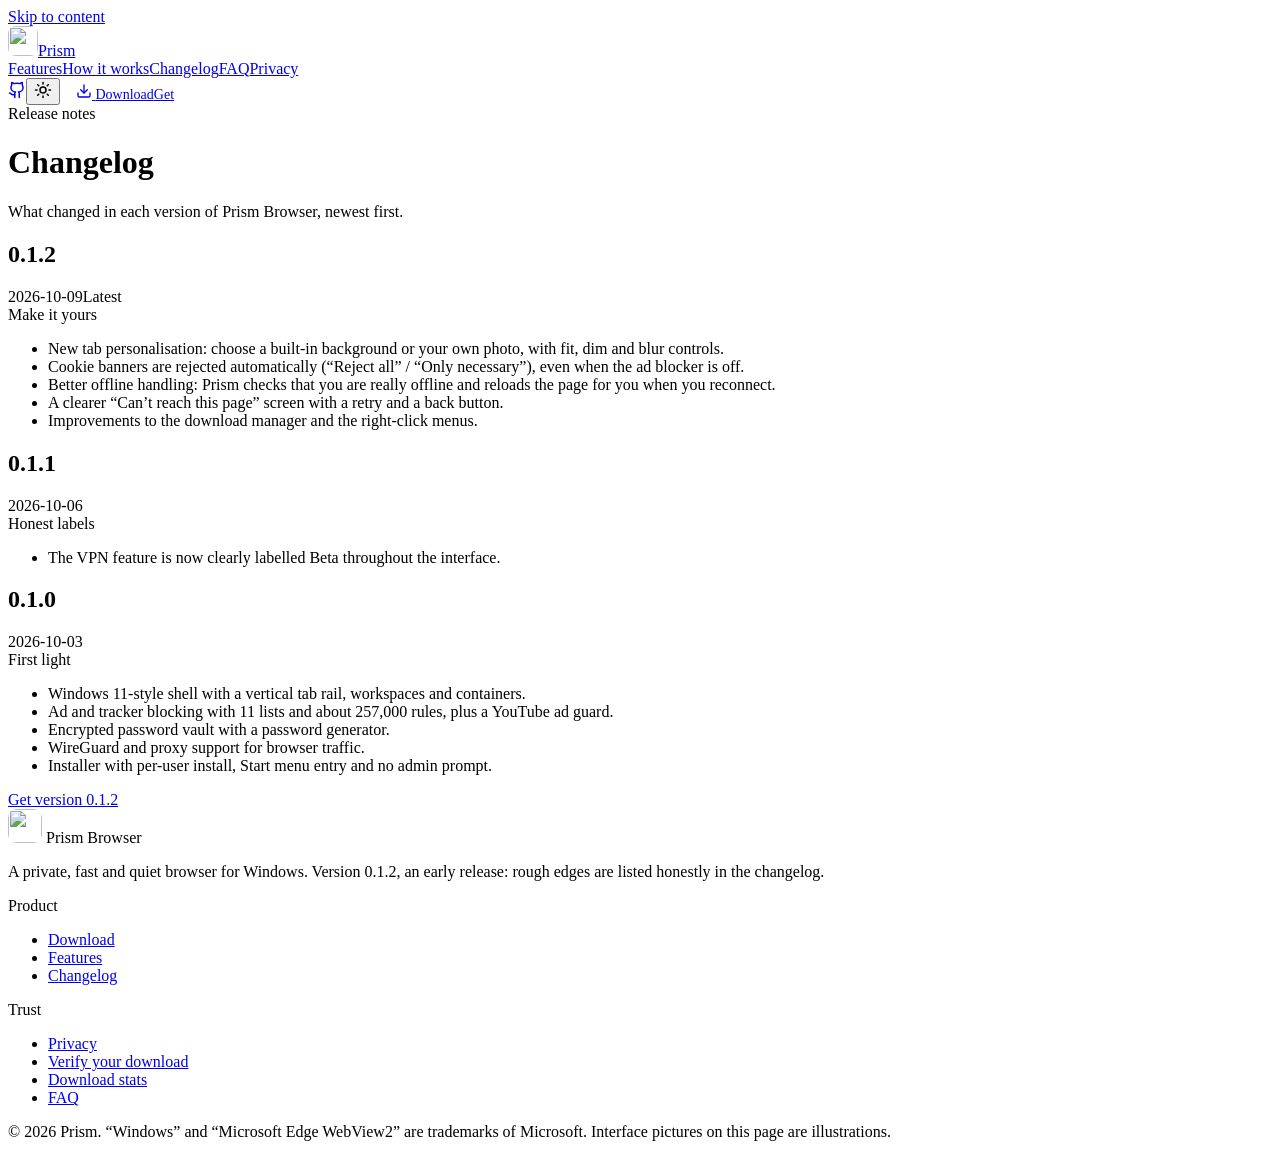
==== changelog/index.html @ 2d5a9a95 "Prism Browser website" ====
<!doctype html>
<html lang="en" data-theme="dark">
  <head>
    <meta charset="UTF-8" />
    <meta name="viewport" content="width=device-width, initial-scale=1" />
    <meta name="theme-color" content="#06070c" />
    <meta name="color-scheme" content="dark light" />
    <link rel="icon" type="image/png" href="/prism-browser/prism-256.png" />
    <link rel="apple-touch-icon" href="/prism-browser/prism-256.png" />
    <link rel="manifest" href="/prism-browser/site.webmanifest" />
    <script>
      // Runs before first paint: apply the saved/system theme and enable the reveal animations.
      (function () {
        var d = document.documentElement, t = 'dark';
        try {
          t = localStorage.getItem('prism-theme') || (matchMedia('(prefers-color-scheme: light)').matches ? 'light' : 'dark');
        } catch (e) {}
        d.setAttribute('data-theme', t);
        d.classList.add('js');
        // Safety net: if the app bundle never starts (blocked/failed), show everything instead of an empty page.
        setTimeout(function () { if (!d.classList.contains('ready')) d.classList.remove('js'); }, 4000);
      })();
    </script>
    <title>Prism Browser changelog – what’s new in each release</title>
    <meta name="description" content="Release notes for every version of Prism Browser, from 0.1.0 to the latest build.">
    <meta name="robots" content="index, follow, max-image-preview:large">
    <link rel="canonical" href="https://mantrap4912-cyber.github.io/prism-browser/changelog/">
    <meta property="og:type" content="website">
    <meta property="og:site_name" content="Prism Browser">
    <meta property="og:title" content="Prism Browser changelog – what’s new in each release">
    <meta property="og:description" content="Release notes for every version of Prism Browser, from 0.1.0 to the latest build.">
    <meta property="og:url" content="https://mantrap4912-cyber.github.io/prism-browser/changelog/">
    <meta property="og:image" content="https://mantrap4912-cyber.github.io/prism-browser/og-image.png">
    <meta property="og:image:width" content="1200">
    <meta property="og:image:height" content="630">
    <meta name="twitter:card" content="summary_large_image">
    <meta name="twitter:title" content="Prism Browser changelog – what’s new in each release">
    <meta name="twitter:description" content="Release notes for every version of Prism Browser, from 0.1.0 to the latest build.">
    <meta name="twitter:image" content="https://mantrap4912-cyber.github.io/prism-browser/og-image.png">
    
    <script type="module" crossorigin src="/prism-browser/assets/index-CUSbCiCY.js"></script>
    <link rel="stylesheet" crossorigin href="/prism-browser/assets/style-BPd3vWVH.css">
  </head>
  <body>
    <div id="root"><link rel="preload" as="image" href="/prism-browser/prism-256.png"/><div class="bg-stage" aria-hidden="true"><div class="blob b1"></div><div class="blob b2"></div><div class="blob b3"></div><div class="blob b4"></div><div class="bg-grid"></div></div><a href="#main" class="sr-only focus:not-sr-only focus:fixed focus:top-3 focus:left-3 focus:z-[100] glass px-4 py-2">Skip to content</a><header class="nav "><div class="wrap"><nav class="nav-inner glass" aria-label="Main"><a class="flex items-center gap-2.5 font-extrabold tracking-tight text-[17px]" aria-label="Prism Browser home" href="/prism-browser/"><img src="/prism-browser/prism-256.png" width="30" height="30" alt="" style="border-radius:7.800000000000001px;box-shadow:0 4px 18px -4px color-mix(in srgb, var(--accent) 60%, transparent)"/><span>Prism</span></a><div class="nav-links flex items-center gap-1"><a class="nav-link" href="/prism-browser/#features">Features</a><a class="nav-link" href="/prism-browser/#shield">How it works</a><a class="nav-link" href="/prism-browser/changelog/" aria-current="page">Changelog</a><a class="nav-link" href="/prism-browser/#faq">FAQ</a><a class="nav-link" href="/prism-browser/privacy/">Privacy</a></div><div class="flex items-center gap-2"><a class="icon-btn" href="https://github.com/mantrap4912-cyber/prism-browser" aria-label="Prism Browser on GitHub" rel="noopener"><svg xmlns="http://www.w3.org/2000/svg" width="18" height="18" viewBox="0 0 24 24" fill="none" stroke="currentColor" stroke-width="2" stroke-linecap="round" stroke-linejoin="round" class="lucide lucide-github" aria-hidden="true"><path d="M15 22v-4a4.8 4.8 0 0 0-1-3.5c3 0 6-2 6-5.5.08-1.25-.27-2.48-1-3.5.28-1.15.28-2.35 0-3.5 0 0-1 0-3 1.5-2.64-.5-5.36-.5-8 0C6 2 5 2 5 2c-.3 1.15-.3 2.35 0 3.5A5.403 5.403 0 0 0 4 9c0 3.5 3 5.5 6 5.5-.39.49-.68 1.05-.85 1.65-.17.6-.22 1.23-.15 1.85v4"></path><path d="M9 18c-4.51 2-5-2-7-2"></path></svg></a><button class="icon-btn" aria-label="Switch to light theme" title="Toggle theme"><svg xmlns="http://www.w3.org/2000/svg" width="18" height="18" viewBox="0 0 24 24" fill="none" stroke="currentColor" stroke-width="2" stroke-linecap="round" stroke-linejoin="round" class="lucide lucide-sun" aria-hidden="true"><circle cx="12" cy="12" r="4"></circle><path d="M12 2v2"></path><path d="M12 20v2"></path><path d="m4.93 4.93 1.41 1.41"></path><path d="m17.66 17.66 1.41 1.41"></path><path d="M2 12h2"></path><path d="M20 12h2"></path><path d="m6.34 17.66-1.41 1.41"></path><path d="m19.07 4.93-1.41 1.41"></path></svg></button><a class="btn btn-primary" style="padding:11px 16px;font-size:14px" href="/prism-browser/download/"><svg xmlns="http://www.w3.org/2000/svg" width="16" height="16" viewBox="0 0 24 24" fill="none" stroke="currentColor" stroke-width="2" stroke-linecap="round" stroke-linejoin="round" class="lucide lucide-download" aria-hidden="true"><path d="M12 15V3"></path><path d="M21 15v4a2 2 0 0 1-2 2H5a2 2 0 0 1-2-2v-4"></path><path d="m7 10 5 5 5-5"></path></svg> <span class="hidden sm:inline">Download</span><span class="sm:hidden">Get</span></a></div></nav></div></header><main id="main"><div class="wrap pt-36 md:pt-44 max-w-3xl"><div class="reveal " style="--d:0ms"><span class="eyebrow">Release notes</span><h1 class="h-section mt-5">Changelog</h1><p class="lead mt-3">What changed in each version of Prism Browser, newest first.</p></div><div class="timeline mt-12 space-y-8"><div class="reveal relative pl-10" style="--d:0ms"><span class="tl-dot"></span><div class="glass p-6 md:p-7"><div class="flex flex-wrap items-baseline gap-x-3 gap-y-1"><h2 class="text-2xl font-extrabold tracking-tight">0.1.2</h2><span class="muted text-sm">2026-10-09</span><span class="badge">Latest</span></div><div class="font-semibold mt-1">Make it yours</div><ul class="mt-4 space-y-2 list-disc pl-5 text-[15px] muted leading-relaxed"><li>New tab personalisation: choose a built-in background or your own photo, with fit, dim and blur controls.</li><li>Cookie banners are rejected automatically (“Reject all” / “Only necessary”), even when the ad blocker is off.</li><li>Better offline handling: Prism checks that you are really offline and reloads the page for you when you reconnect.</li><li>A clearer “Can’t reach this page” screen with a retry and a back button.</li><li>Improvements to the download manager and the right-click menus.</li></ul></div></div><div class="reveal relative pl-10" style="--d:80ms"><span class="tl-dot"></span><div class="glass p-6 md:p-7"><div class="flex flex-wrap items-baseline gap-x-3 gap-y-1"><h2 class="text-2xl font-extrabold tracking-tight">0.1.1</h2><span class="muted text-sm">2026-10-06</span></div><div class="font-semibold mt-1">Honest labels</div><ul class="mt-4 space-y-2 list-disc pl-5 text-[15px] muted leading-relaxed"><li>The VPN feature is now clearly labelled Beta throughout the interface.</li></ul></div></div><div class="reveal relative pl-10" style="--d:160ms"><span class="tl-dot"></span><div class="glass p-6 md:p-7"><div class="flex flex-wrap items-baseline gap-x-3 gap-y-1"><h2 class="text-2xl font-extrabold tracking-tight">0.1.0</h2><span class="muted text-sm">2026-10-03</span></div><div class="font-semibold mt-1">First light</div><ul class="mt-4 space-y-2 list-disc pl-5 text-[15px] muted leading-relaxed"><li>Windows 11-style shell with a vertical tab rail, workspaces and containers.</li><li>Ad and tracker blocking with 11 lists and about 257,000 rules, plus a YouTube ad guard.</li><li>Encrypted password vault with a password generator.</li><li>WireGuard and proxy support for browser traffic.</li><li>Installer with per-user install, Start menu entry and no admin prompt.</li></ul></div></div></div><div class="reveal text-center mt-14" style="--d:0ms"><a class="btn btn-primary" href="/prism-browser/download/">Get version <!-- -->0.1.2</a></div></div></main><footer class="mt-28 pb-10"><div class="wrap"><div class="glass p-8 md:p-10 grid gap-8 md:grid-cols-[1.4fr_1fr_1fr]"><div><div class="flex items-center gap-2.5 font-extrabold text-lg"><img src="/prism-browser/prism-256.png" width="34" height="34" alt="" style="border-radius:8.84px;box-shadow:0 4px 18px -4px color-mix(in srgb, var(--accent) 60%, transparent)"/> Prism Browser</div><p class="muted mt-3 max-w-sm text-sm leading-relaxed">A private, fast and quiet browser for Windows. Version <!-- -->0.1.2<!-- -->, an early release: rough edges are listed honestly in the changelog.</p></div><div class="text-sm"><div class="font-bold mb-3">Product</div><ul class="space-y-2 muted"><li><a class="hover:text-[var(--fg)]" href="/prism-browser/download/">Download</a></li><li><a class="hover:text-[var(--fg)]" href="/prism-browser/#features">Features</a></li><li><a class="hover:text-[var(--fg)]" href="/prism-browser/changelog/" aria-current="page">Changelog</a></li></ul></div><div class="text-sm"><div class="font-bold mb-3">Trust</div><ul class="space-y-2 muted"><li><a class="hover:text-[var(--fg)]" href="/prism-browser/privacy/">Privacy</a></li><li><a class="hover:text-[var(--fg)]" href="/prism-browser/download/#verify">Verify your download</a></li><li><a class="hover:text-[var(--fg)]" href="/prism-browser/stats/">Download stats</a></li><li><a class="hover:text-[var(--fg)]" href="/prism-browser/#faq">FAQ</a></li></ul></div></div><p class="text-center text-xs muted mt-6">© <!-- -->2026<!-- --> Prism. “Windows” and “Microsoft Edge WebView2” are trademarks of Microsoft. Interface pictures on this page are illustrations.</p></div></footer></div>
  </body>
</html>
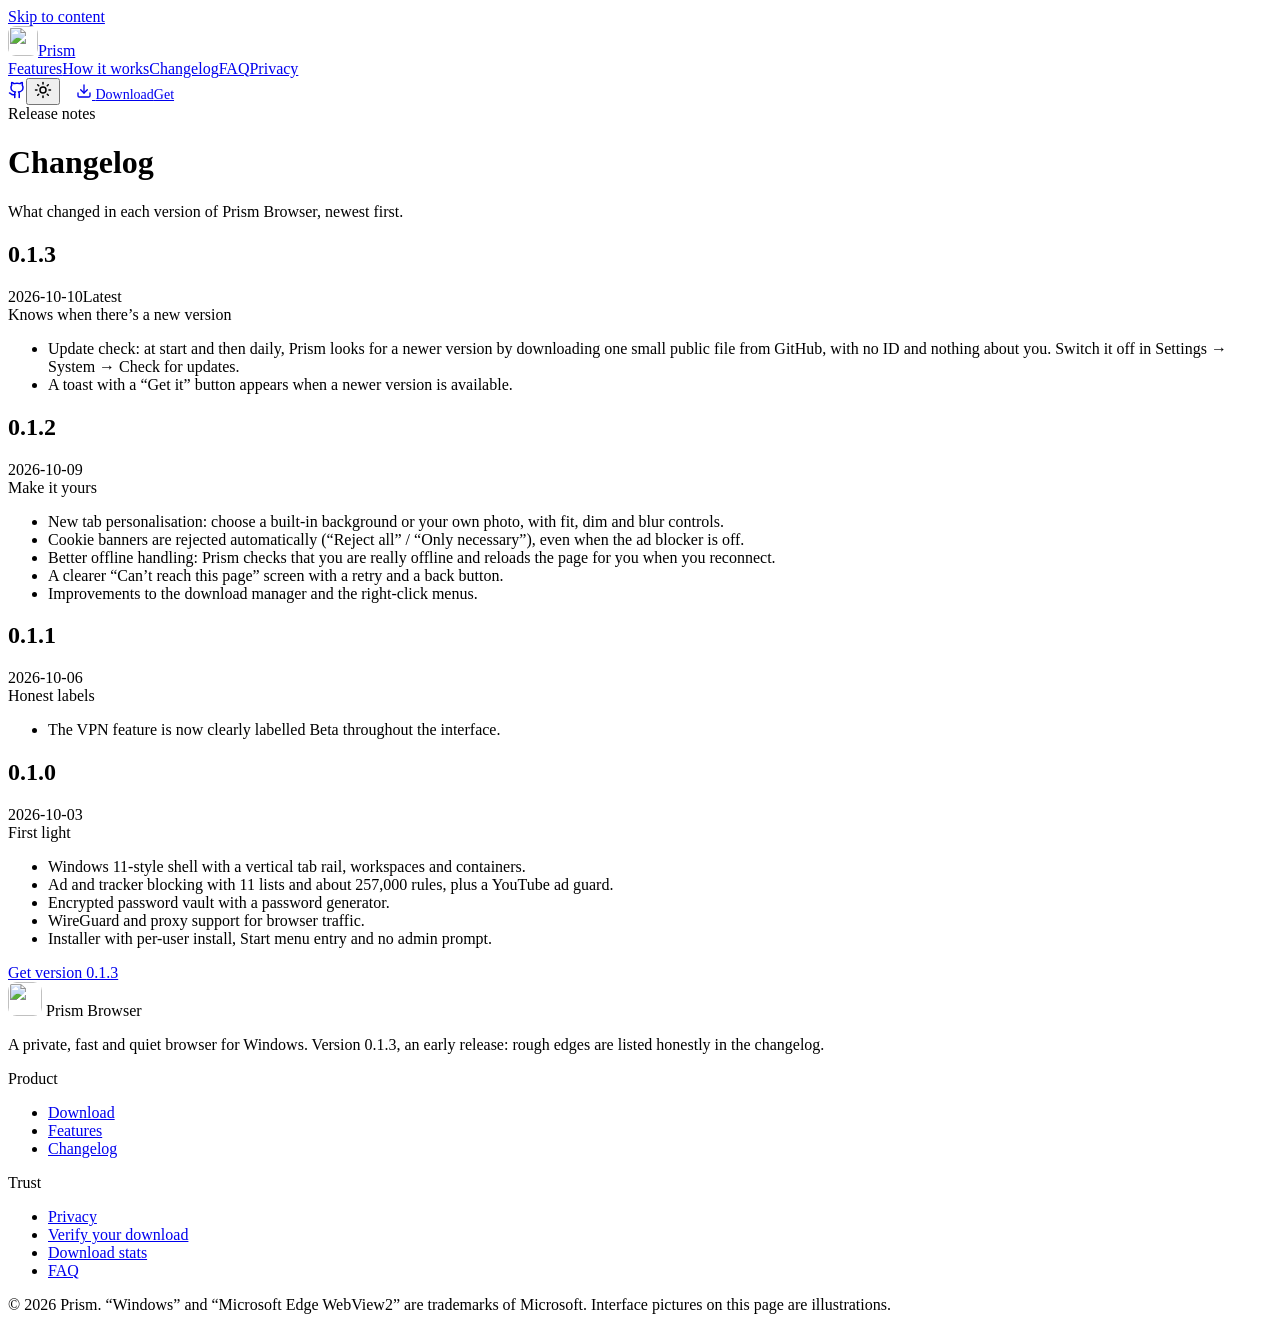
==== commit d90e10c4: "Release 0.1.3: update check, new installer data" ====
--- a/changelog/index.html
+++ b/changelog/index.html
@@ -38,10 +38,10 @@
     <meta name="twitter:description" content="Release notes for every version of Prism Browser, from 0.1.0 to the latest build.">
     <meta name="twitter:image" content="https://mantrap4912-cyber.github.io/prism-browser/og-image.png">
     
-    <script type="module" crossorigin src="/prism-browser/assets/index-CUSbCiCY.js"></script>
-    <link rel="stylesheet" crossorigin href="/prism-browser/assets/style-BPd3vWVH.css">
+    <script type="module" crossorigin src="/prism-browser/assets/index-iE0BXu1H.js"></script>
+    <link rel="stylesheet" crossorigin href="/prism-browser/assets/style-U4mR3H20.css">
   </head>
   <body>
-    <div id="root"><link rel="preload" as="image" href="/prism-browser/prism-256.png"/><div class="bg-stage" aria-hidden="true"><div class="blob b1"></div><div class="blob b2"></div><div class="blob b3"></div><div class="blob b4"></div><div class="bg-grid"></div></div><a href="#main" class="sr-only focus:not-sr-only focus:fixed focus:top-3 focus:left-3 focus:z-[100] glass px-4 py-2">Skip to content</a><header class="nav "><div class="wrap"><nav class="nav-inner glass" aria-label="Main"><a class="flex items-center gap-2.5 font-extrabold tracking-tight text-[17px]" aria-label="Prism Browser home" href="/prism-browser/"><img src="/prism-browser/prism-256.png" width="30" height="30" alt="" style="border-radius:7.800000000000001px;box-shadow:0 4px 18px -4px color-mix(in srgb, var(--accent) 60%, transparent)"/><span>Prism</span></a><div class="nav-links flex items-center gap-1"><a class="nav-link" href="/prism-browser/#features">Features</a><a class="nav-link" href="/prism-browser/#shield">How it works</a><a class="nav-link" href="/prism-browser/changelog/" aria-current="page">Changelog</a><a class="nav-link" href="/prism-browser/#faq">FAQ</a><a class="nav-link" href="/prism-browser/privacy/">Privacy</a></div><div class="flex items-center gap-2"><a class="icon-btn" href="https://github.com/mantrap4912-cyber/prism-browser" aria-label="Prism Browser on GitHub" rel="noopener"><svg xmlns="http://www.w3.org/2000/svg" width="18" height="18" viewBox="0 0 24 24" fill="none" stroke="currentColor" stroke-width="2" stroke-linecap="round" stroke-linejoin="round" class="lucide lucide-github" aria-hidden="true"><path d="M15 22v-4a4.8 4.8 0 0 0-1-3.5c3 0 6-2 6-5.5.08-1.25-.27-2.48-1-3.5.28-1.15.28-2.35 0-3.5 0 0-1 0-3 1.5-2.64-.5-5.36-.5-8 0C6 2 5 2 5 2c-.3 1.15-.3 2.35 0 3.5A5.403 5.403 0 0 0 4 9c0 3.5 3 5.5 6 5.5-.39.49-.68 1.05-.85 1.65-.17.6-.22 1.23-.15 1.85v4"></path><path d="M9 18c-4.51 2-5-2-7-2"></path></svg></a><button class="icon-btn" aria-label="Switch to light theme" title="Toggle theme"><svg xmlns="http://www.w3.org/2000/svg" width="18" height="18" viewBox="0 0 24 24" fill="none" stroke="currentColor" stroke-width="2" stroke-linecap="round" stroke-linejoin="round" class="lucide lucide-sun" aria-hidden="true"><circle cx="12" cy="12" r="4"></circle><path d="M12 2v2"></path><path d="M12 20v2"></path><path d="m4.93 4.93 1.41 1.41"></path><path d="m17.66 17.66 1.41 1.41"></path><path d="M2 12h2"></path><path d="M20 12h2"></path><path d="m6.34 17.66-1.41 1.41"></path><path d="m19.07 4.93-1.41 1.41"></path></svg></button><a class="btn btn-primary" style="padding:11px 16px;font-size:14px" href="/prism-browser/download/"><svg xmlns="http://www.w3.org/2000/svg" width="16" height="16" viewBox="0 0 24 24" fill="none" stroke="currentColor" stroke-width="2" stroke-linecap="round" stroke-linejoin="round" class="lucide lucide-download" aria-hidden="true"><path d="M12 15V3"></path><path d="M21 15v4a2 2 0 0 1-2 2H5a2 2 0 0 1-2-2v-4"></path><path d="m7 10 5 5 5-5"></path></svg> <span class="hidden sm:inline">Download</span><span class="sm:hidden">Get</span></a></div></nav></div></header><main id="main"><div class="wrap pt-36 md:pt-44 max-w-3xl"><div class="reveal " style="--d:0ms"><span class="eyebrow">Release notes</span><h1 class="h-section mt-5">Changelog</h1><p class="lead mt-3">What changed in each version of Prism Browser, newest first.</p></div><div class="timeline mt-12 space-y-8"><div class="reveal relative pl-10" style="--d:0ms"><span class="tl-dot"></span><div class="glass p-6 md:p-7"><div class="flex flex-wrap items-baseline gap-x-3 gap-y-1"><h2 class="text-2xl font-extrabold tracking-tight">0.1.2</h2><span class="muted text-sm">2026-10-09</span><span class="badge">Latest</span></div><div class="font-semibold mt-1">Make it yours</div><ul class="mt-4 space-y-2 list-disc pl-5 text-[15px] muted leading-relaxed"><li>New tab personalisation: choose a built-in background or your own photo, with fit, dim and blur controls.</li><li>Cookie banners are rejected automatically (“Reject all” / “Only necessary”), even when the ad blocker is off.</li><li>Better offline handling: Prism checks that you are really offline and reloads the page for you when you reconnect.</li><li>A clearer “Can’t reach this page” screen with a retry and a back button.</li><li>Improvements to the download manager and the right-click menus.</li></ul></div></div><div class="reveal relative pl-10" style="--d:80ms"><span class="tl-dot"></span><div class="glass p-6 md:p-7"><div class="flex flex-wrap items-baseline gap-x-3 gap-y-1"><h2 class="text-2xl font-extrabold tracking-tight">0.1.1</h2><span class="muted text-sm">2026-10-06</span></div><div class="font-semibold mt-1">Honest labels</div><ul class="mt-4 space-y-2 list-disc pl-5 text-[15px] muted leading-relaxed"><li>The VPN feature is now clearly labelled Beta throughout the interface.</li></ul></div></div><div class="reveal relative pl-10" style="--d:160ms"><span class="tl-dot"></span><div class="glass p-6 md:p-7"><div class="flex flex-wrap items-baseline gap-x-3 gap-y-1"><h2 class="text-2xl font-extrabold tracking-tight">0.1.0</h2><span class="muted text-sm">2026-10-03</span></div><div class="font-semibold mt-1">First light</div><ul class="mt-4 space-y-2 list-disc pl-5 text-[15px] muted leading-relaxed"><li>Windows 11-style shell with a vertical tab rail, workspaces and containers.</li><li>Ad and tracker blocking with 11 lists and about 257,000 rules, plus a YouTube ad guard.</li><li>Encrypted password vault with a password generator.</li><li>WireGuard and proxy support for browser traffic.</li><li>Installer with per-user install, Start menu entry and no admin prompt.</li></ul></div></div></div><div class="reveal text-center mt-14" style="--d:0ms"><a class="btn btn-primary" href="/prism-browser/download/">Get version <!-- -->0.1.2</a></div></div></main><footer class="mt-28 pb-10"><div class="wrap"><div class="glass p-8 md:p-10 grid gap-8 md:grid-cols-[1.4fr_1fr_1fr]"><div><div class="flex items-center gap-2.5 font-extrabold text-lg"><img src="/prism-browser/prism-256.png" width="34" height="34" alt="" style="border-radius:8.84px;box-shadow:0 4px 18px -4px color-mix(in srgb, var(--accent) 60%, transparent)"/> Prism Browser</div><p class="muted mt-3 max-w-sm text-sm leading-relaxed">A private, fast and quiet browser for Windows. Version <!-- -->0.1.2<!-- -->, an early release: rough edges are listed honestly in the changelog.</p></div><div class="text-sm"><div class="font-bold mb-3">Product</div><ul class="space-y-2 muted"><li><a class="hover:text-[var(--fg)]" href="/prism-browser/download/">Download</a></li><li><a class="hover:text-[var(--fg)]" href="/prism-browser/#features">Features</a></li><li><a class="hover:text-[var(--fg)]" href="/prism-browser/changelog/" aria-current="page">Changelog</a></li></ul></div><div class="text-sm"><div class="font-bold mb-3">Trust</div><ul class="space-y-2 muted"><li><a class="hover:text-[var(--fg)]" href="/prism-browser/privacy/">Privacy</a></li><li><a class="hover:text-[var(--fg)]" href="/prism-browser/download/#verify">Verify your download</a></li><li><a class="hover:text-[var(--fg)]" href="/prism-browser/stats/">Download stats</a></li><li><a class="hover:text-[var(--fg)]" href="/prism-browser/#faq">FAQ</a></li></ul></div></div><p class="text-center text-xs muted mt-6">© <!-- -->2026<!-- --> Prism. “Windows” and “Microsoft Edge WebView2” are trademarks of Microsoft. Interface pictures on this page are illustrations.</p></div></footer></div>
+    <div id="root"><link rel="preload" as="image" href="/prism-browser/prism-256.png"/><div class="bg-stage" aria-hidden="true"><div class="blob b1"></div><div class="blob b2"></div><div class="blob b3"></div><div class="blob b4"></div><div class="bg-grid"></div></div><a href="#main" class="sr-only focus:not-sr-only focus:fixed focus:top-3 focus:left-3 focus:z-[100] glass px-4 py-2">Skip to content</a><header class="nav "><div class="wrap"><nav class="nav-inner glass" aria-label="Main"><a class="flex items-center gap-2.5 font-extrabold tracking-tight text-[17px]" aria-label="Prism Browser home" href="/prism-browser/"><img src="/prism-browser/prism-256.png" width="30" height="30" alt="" style="border-radius:7.800000000000001px;box-shadow:0 4px 18px -4px color-mix(in srgb, var(--accent) 60%, transparent)"/><span>Prism</span></a><div class="nav-links flex items-center gap-1"><a class="nav-link" href="/prism-browser/#features">Features</a><a class="nav-link" href="/prism-browser/#shield">How it works</a><a class="nav-link" href="/prism-browser/changelog/" aria-current="page">Changelog</a><a class="nav-link" href="/prism-browser/#faq">FAQ</a><a class="nav-link" href="/prism-browser/privacy/">Privacy</a></div><div class="flex items-center gap-2"><a class="icon-btn" href="https://github.com/mantrap4912-cyber/prism-browser" aria-label="Prism Browser on GitHub" rel="noopener"><svg xmlns="http://www.w3.org/2000/svg" width="18" height="18" viewBox="0 0 24 24" fill="none" stroke="currentColor" stroke-width="2" stroke-linecap="round" stroke-linejoin="round" class="lucide lucide-github" aria-hidden="true"><path d="M15 22v-4a4.8 4.8 0 0 0-1-3.5c3 0 6-2 6-5.5.08-1.25-.27-2.48-1-3.5.28-1.15.28-2.35 0-3.5 0 0-1 0-3 1.5-2.64-.5-5.36-.5-8 0C6 2 5 2 5 2c-.3 1.15-.3 2.35 0 3.5A5.403 5.403 0 0 0 4 9c0 3.5 3 5.5 6 5.5-.39.49-.68 1.05-.85 1.65-.17.6-.22 1.23-.15 1.85v4"></path><path d="M9 18c-4.51 2-5-2-7-2"></path></svg></a><button class="icon-btn" aria-label="Switch to light theme" title="Toggle theme"><svg xmlns="http://www.w3.org/2000/svg" width="18" height="18" viewBox="0 0 24 24" fill="none" stroke="currentColor" stroke-width="2" stroke-linecap="round" stroke-linejoin="round" class="lucide lucide-sun" aria-hidden="true"><circle cx="12" cy="12" r="4"></circle><path d="M12 2v2"></path><path d="M12 20v2"></path><path d="m4.93 4.93 1.41 1.41"></path><path d="m17.66 17.66 1.41 1.41"></path><path d="M2 12h2"></path><path d="M20 12h2"></path><path d="m6.34 17.66-1.41 1.41"></path><path d="m19.07 4.93-1.41 1.41"></path></svg></button><a class="btn btn-primary" style="padding:11px 16px;font-size:14px" href="/prism-browser/download/"><svg xmlns="http://www.w3.org/2000/svg" width="16" height="16" viewBox="0 0 24 24" fill="none" stroke="currentColor" stroke-width="2" stroke-linecap="round" stroke-linejoin="round" class="lucide lucide-download" aria-hidden="true"><path d="M12 15V3"></path><path d="M21 15v4a2 2 0 0 1-2 2H5a2 2 0 0 1-2-2v-4"></path><path d="m7 10 5 5 5-5"></path></svg> <span class="hidden sm:inline">Download</span><span class="sm:hidden">Get</span></a></div></nav></div></header><main id="main"><div class="wrap pt-36 md:pt-44 max-w-3xl"><div class="reveal " style="--d:0ms"><span class="eyebrow">Release notes</span><h1 class="h-section mt-5">Changelog</h1><p class="lead mt-3">What changed in each version of Prism Browser, newest first.</p></div><div class="timeline mt-12 space-y-8"><div class="reveal relative pl-10" style="--d:0ms"><span class="tl-dot"></span><div class="glass p-6 md:p-7"><div class="flex flex-wrap items-baseline gap-x-3 gap-y-1"><h2 class="text-2xl font-extrabold tracking-tight">0.1.3</h2><span class="muted text-sm">2026-10-10</span><span class="badge">Latest</span></div><div class="font-semibold mt-1">Knows when there’s a new version</div><ul class="mt-4 space-y-2 list-disc pl-5 text-[15px] muted leading-relaxed"><li>Update check: at start and then daily, Prism looks for a newer version by downloading one small public file from GitHub, with no ID and nothing about you. Switch it off in Settings → System → Check for updates.</li><li>A toast with a “Get it” button appears when a newer version is available.</li></ul></div></div><div class="reveal relative pl-10" style="--d:80ms"><span class="tl-dot"></span><div class="glass p-6 md:p-7"><div class="flex flex-wrap items-baseline gap-x-3 gap-y-1"><h2 class="text-2xl font-extrabold tracking-tight">0.1.2</h2><span class="muted text-sm">2026-10-09</span></div><div class="font-semibold mt-1">Make it yours</div><ul class="mt-4 space-y-2 list-disc pl-5 text-[15px] muted leading-relaxed"><li>New tab personalisation: choose a built-in background or your own photo, with fit, dim and blur controls.</li><li>Cookie banners are rejected automatically (“Reject all” / “Only necessary”), even when the ad blocker is off.</li><li>Better offline handling: Prism checks that you are really offline and reloads the page for you when you reconnect.</li><li>A clearer “Can’t reach this page” screen with a retry and a back button.</li><li>Improvements to the download manager and the right-click menus.</li></ul></div></div><div class="reveal relative pl-10" style="--d:160ms"><span class="tl-dot"></span><div class="glass p-6 md:p-7"><div class="flex flex-wrap items-baseline gap-x-3 gap-y-1"><h2 class="text-2xl font-extrabold tracking-tight">0.1.1</h2><span class="muted text-sm">2026-10-06</span></div><div class="font-semibold mt-1">Honest labels</div><ul class="mt-4 space-y-2 list-disc pl-5 text-[15px] muted leading-relaxed"><li>The VPN feature is now clearly labelled Beta throughout the interface.</li></ul></div></div><div class="reveal relative pl-10" style="--d:240ms"><span class="tl-dot"></span><div class="glass p-6 md:p-7"><div class="flex flex-wrap items-baseline gap-x-3 gap-y-1"><h2 class="text-2xl font-extrabold tracking-tight">0.1.0</h2><span class="muted text-sm">2026-10-03</span></div><div class="font-semibold mt-1">First light</div><ul class="mt-4 space-y-2 list-disc pl-5 text-[15px] muted leading-relaxed"><li>Windows 11-style shell with a vertical tab rail, workspaces and containers.</li><li>Ad and tracker blocking with 11 lists and about 257,000 rules, plus a YouTube ad guard.</li><li>Encrypted password vault with a password generator.</li><li>WireGuard and proxy support for browser traffic.</li><li>Installer with per-user install, Start menu entry and no admin prompt.</li></ul></div></div></div><div class="reveal text-center mt-14" style="--d:0ms"><a class="btn btn-primary" href="/prism-browser/download/">Get version <!-- -->0.1.3</a></div></div></main><footer class="mt-28 pb-10"><div class="wrap"><div class="glass p-8 md:p-10 grid gap-8 md:grid-cols-[1.4fr_1fr_1fr]"><div><div class="flex items-center gap-2.5 font-extrabold text-lg"><img src="/prism-browser/prism-256.png" width="34" height="34" alt="" style="border-radius:8.84px;box-shadow:0 4px 18px -4px color-mix(in srgb, var(--accent) 60%, transparent)"/> Prism Browser</div><p class="muted mt-3 max-w-sm text-sm leading-relaxed">A private, fast and quiet browser for Windows. Version <!-- -->0.1.3<!-- -->, an early release: rough edges are listed honestly in the changelog.</p></div><div class="text-sm"><div class="font-bold mb-3">Product</div><ul class="space-y-2 muted"><li><a class="hover:text-[var(--fg)]" href="/prism-browser/download/">Download</a></li><li><a class="hover:text-[var(--fg)]" href="/prism-browser/#features">Features</a></li><li><a class="hover:text-[var(--fg)]" href="/prism-browser/changelog/" aria-current="page">Changelog</a></li></ul></div><div class="text-sm"><div class="font-bold mb-3">Trust</div><ul class="space-y-2 muted"><li><a class="hover:text-[var(--fg)]" href="/prism-browser/privacy/">Privacy</a></li><li><a class="hover:text-[var(--fg)]" href="/prism-browser/download/#verify">Verify your download</a></li><li><a class="hover:text-[var(--fg)]" href="/prism-browser/stats/">Download stats</a></li><li><a class="hover:text-[var(--fg)]" href="/prism-browser/#faq">FAQ</a></li></ul></div></div><p class="text-center text-xs muted mt-6">© <!-- -->2026<!-- --> Prism. “Windows” and “Microsoft Edge WebView2” are trademarks of Microsoft. Interface pictures on this page are illustrations.</p></div></footer></div>
   </body>
 </html>
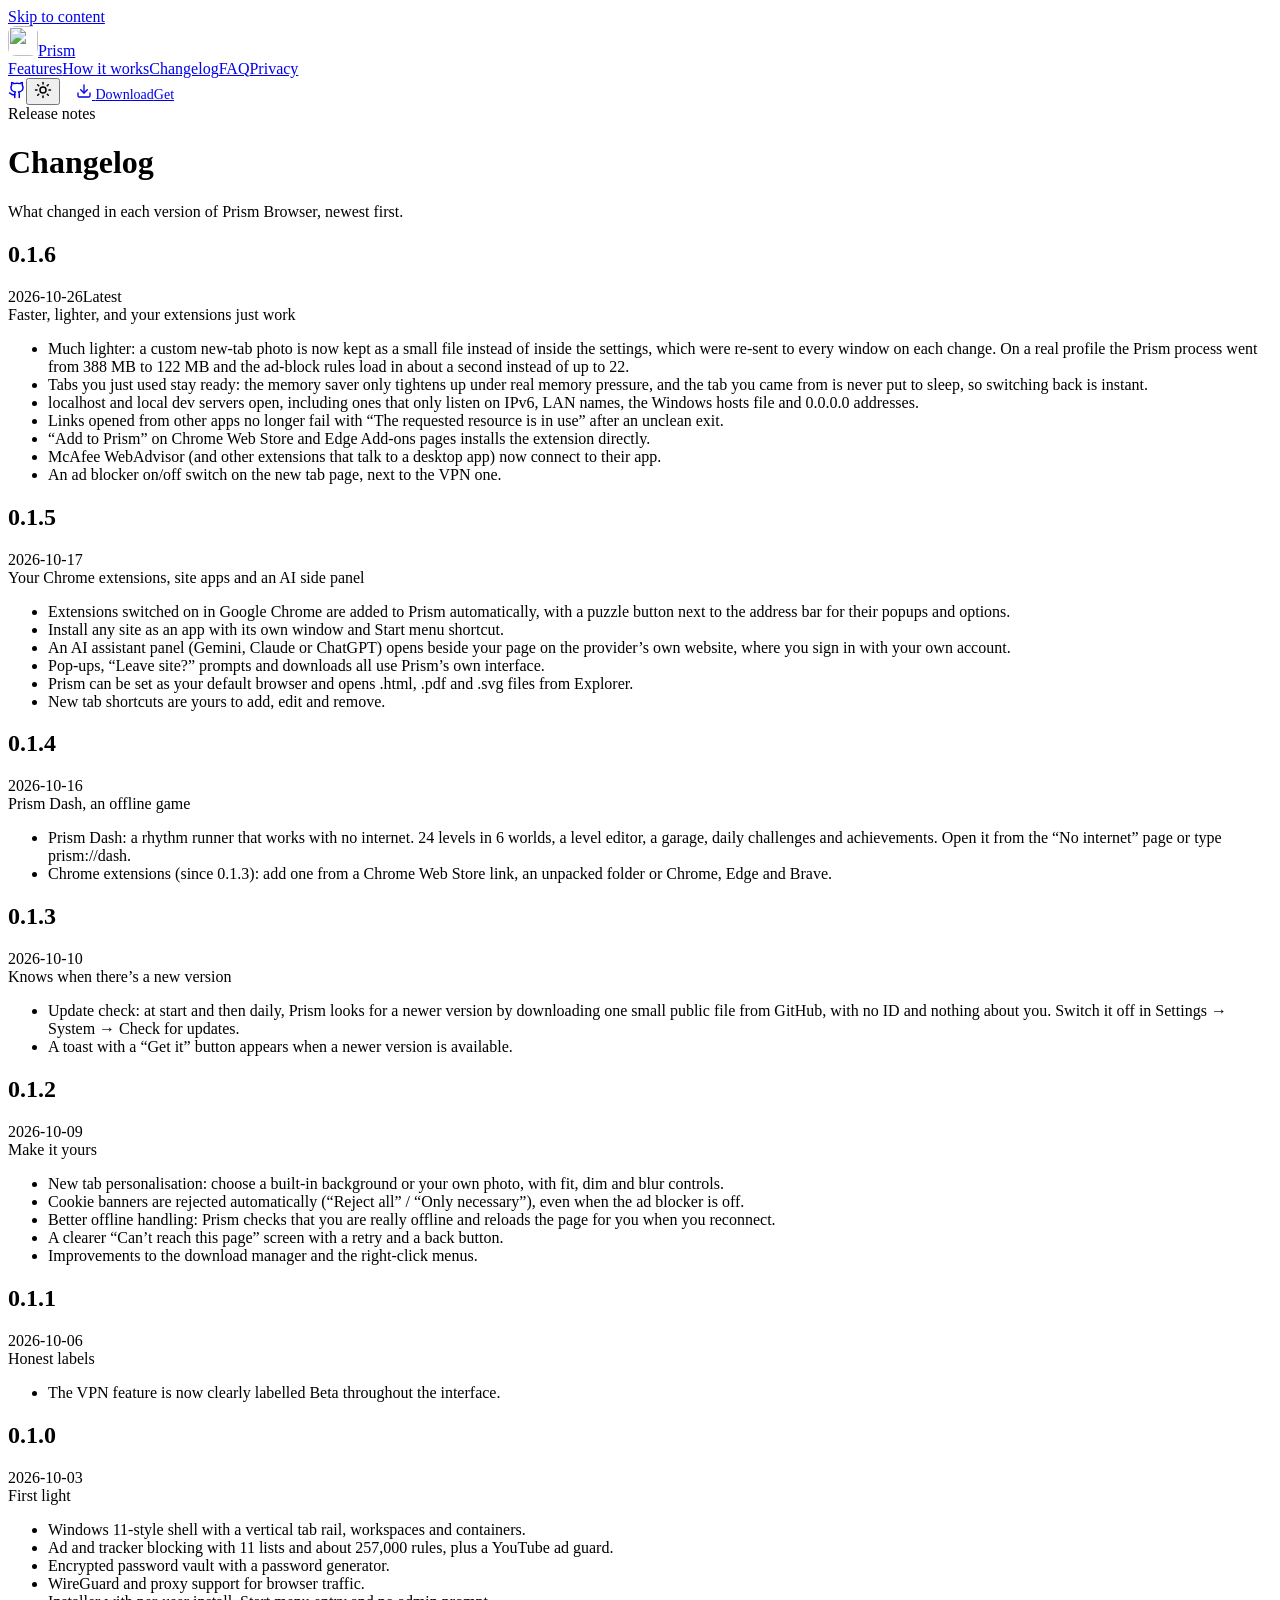
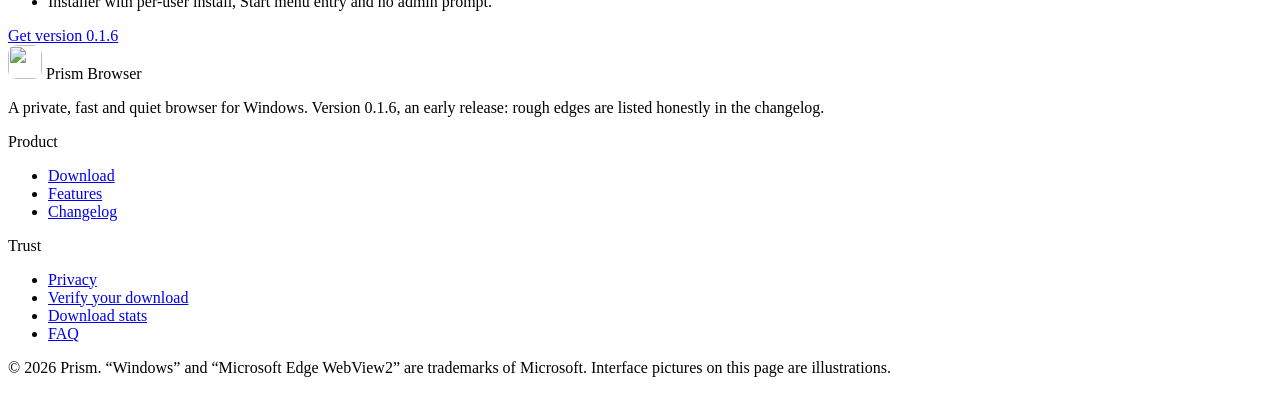
==== commit ca747d69: "Release 0.1.6: faster and lighter, localhost, Chrome Web Store installs, McAfee" ====
--- a/changelog/index.html
+++ b/changelog/index.html
@@ -38,10 +38,10 @@
     <meta name="twitter:description" content="Release notes for every version of Prism Browser, from 0.1.0 to the latest build.">
     <meta name="twitter:image" content="https://mantrap4912-cyber.github.io/prism-browser/og-image.png">
     
-    <script type="module" crossorigin src="/prism-browser/assets/index-iE0BXu1H.js"></script>
+    <script type="module" crossorigin src="/prism-browser/assets/index-DAv5NrZM.js"></script>
     <link rel="stylesheet" crossorigin href="/prism-browser/assets/style-U4mR3H20.css">
   </head>
   <body>
-    <div id="root"><link rel="preload" as="image" href="/prism-browser/prism-256.png"/><div class="bg-stage" aria-hidden="true"><div class="blob b1"></div><div class="blob b2"></div><div class="blob b3"></div><div class="blob b4"></div><div class="bg-grid"></div></div><a href="#main" class="sr-only focus:not-sr-only focus:fixed focus:top-3 focus:left-3 focus:z-[100] glass px-4 py-2">Skip to content</a><header class="nav "><div class="wrap"><nav class="nav-inner glass" aria-label="Main"><a class="flex items-center gap-2.5 font-extrabold tracking-tight text-[17px]" aria-label="Prism Browser home" href="/prism-browser/"><img src="/prism-browser/prism-256.png" width="30" height="30" alt="" style="border-radius:7.800000000000001px;box-shadow:0 4px 18px -4px color-mix(in srgb, var(--accent) 60%, transparent)"/><span>Prism</span></a><div class="nav-links flex items-center gap-1"><a class="nav-link" href="/prism-browser/#features">Features</a><a class="nav-link" href="/prism-browser/#shield">How it works</a><a class="nav-link" href="/prism-browser/changelog/" aria-current="page">Changelog</a><a class="nav-link" href="/prism-browser/#faq">FAQ</a><a class="nav-link" href="/prism-browser/privacy/">Privacy</a></div><div class="flex items-center gap-2"><a class="icon-btn" href="https://github.com/mantrap4912-cyber/prism-browser" aria-label="Prism Browser on GitHub" rel="noopener"><svg xmlns="http://www.w3.org/2000/svg" width="18" height="18" viewBox="0 0 24 24" fill="none" stroke="currentColor" stroke-width="2" stroke-linecap="round" stroke-linejoin="round" class="lucide lucide-github" aria-hidden="true"><path d="M15 22v-4a4.8 4.8 0 0 0-1-3.5c3 0 6-2 6-5.5.08-1.25-.27-2.48-1-3.5.28-1.15.28-2.35 0-3.5 0 0-1 0-3 1.5-2.64-.5-5.36-.5-8 0C6 2 5 2 5 2c-.3 1.15-.3 2.35 0 3.5A5.403 5.403 0 0 0 4 9c0 3.5 3 5.5 6 5.5-.39.49-.68 1.05-.85 1.65-.17.6-.22 1.23-.15 1.85v4"></path><path d="M9 18c-4.51 2-5-2-7-2"></path></svg></a><button class="icon-btn" aria-label="Switch to light theme" title="Toggle theme"><svg xmlns="http://www.w3.org/2000/svg" width="18" height="18" viewBox="0 0 24 24" fill="none" stroke="currentColor" stroke-width="2" stroke-linecap="round" stroke-linejoin="round" class="lucide lucide-sun" aria-hidden="true"><circle cx="12" cy="12" r="4"></circle><path d="M12 2v2"></path><path d="M12 20v2"></path><path d="m4.93 4.93 1.41 1.41"></path><path d="m17.66 17.66 1.41 1.41"></path><path d="M2 12h2"></path><path d="M20 12h2"></path><path d="m6.34 17.66-1.41 1.41"></path><path d="m19.07 4.93-1.41 1.41"></path></svg></button><a class="btn btn-primary" style="padding:11px 16px;font-size:14px" href="/prism-browser/download/"><svg xmlns="http://www.w3.org/2000/svg" width="16" height="16" viewBox="0 0 24 24" fill="none" stroke="currentColor" stroke-width="2" stroke-linecap="round" stroke-linejoin="round" class="lucide lucide-download" aria-hidden="true"><path d="M12 15V3"></path><path d="M21 15v4a2 2 0 0 1-2 2H5a2 2 0 0 1-2-2v-4"></path><path d="m7 10 5 5 5-5"></path></svg> <span class="hidden sm:inline">Download</span><span class="sm:hidden">Get</span></a></div></nav></div></header><main id="main"><div class="wrap pt-36 md:pt-44 max-w-3xl"><div class="reveal " style="--d:0ms"><span class="eyebrow">Release notes</span><h1 class="h-section mt-5">Changelog</h1><p class="lead mt-3">What changed in each version of Prism Browser, newest first.</p></div><div class="timeline mt-12 space-y-8"><div class="reveal relative pl-10" style="--d:0ms"><span class="tl-dot"></span><div class="glass p-6 md:p-7"><div class="flex flex-wrap items-baseline gap-x-3 gap-y-1"><h2 class="text-2xl font-extrabold tracking-tight">0.1.3</h2><span class="muted text-sm">2026-10-10</span><span class="badge">Latest</span></div><div class="font-semibold mt-1">Knows when there’s a new version</div><ul class="mt-4 space-y-2 list-disc pl-5 text-[15px] muted leading-relaxed"><li>Update check: at start and then daily, Prism looks for a newer version by downloading one small public file from GitHub, with no ID and nothing about you. Switch it off in Settings → System → Check for updates.</li><li>A toast with a “Get it” button appears when a newer version is available.</li></ul></div></div><div class="reveal relative pl-10" style="--d:80ms"><span class="tl-dot"></span><div class="glass p-6 md:p-7"><div class="flex flex-wrap items-baseline gap-x-3 gap-y-1"><h2 class="text-2xl font-extrabold tracking-tight">0.1.2</h2><span class="muted text-sm">2026-10-09</span></div><div class="font-semibold mt-1">Make it yours</div><ul class="mt-4 space-y-2 list-disc pl-5 text-[15px] muted leading-relaxed"><li>New tab personalisation: choose a built-in background or your own photo, with fit, dim and blur controls.</li><li>Cookie banners are rejected automatically (“Reject all” / “Only necessary”), even when the ad blocker is off.</li><li>Better offline handling: Prism checks that you are really offline and reloads the page for you when you reconnect.</li><li>A clearer “Can’t reach this page” screen with a retry and a back button.</li><li>Improvements to the download manager and the right-click menus.</li></ul></div></div><div class="reveal relative pl-10" style="--d:160ms"><span class="tl-dot"></span><div class="glass p-6 md:p-7"><div class="flex flex-wrap items-baseline gap-x-3 gap-y-1"><h2 class="text-2xl font-extrabold tracking-tight">0.1.1</h2><span class="muted text-sm">2026-10-06</span></div><div class="font-semibold mt-1">Honest labels</div><ul class="mt-4 space-y-2 list-disc pl-5 text-[15px] muted leading-relaxed"><li>The VPN feature is now clearly labelled Beta throughout the interface.</li></ul></div></div><div class="reveal relative pl-10" style="--d:240ms"><span class="tl-dot"></span><div class="glass p-6 md:p-7"><div class="flex flex-wrap items-baseline gap-x-3 gap-y-1"><h2 class="text-2xl font-extrabold tracking-tight">0.1.0</h2><span class="muted text-sm">2026-10-03</span></div><div class="font-semibold mt-1">First light</div><ul class="mt-4 space-y-2 list-disc pl-5 text-[15px] muted leading-relaxed"><li>Windows 11-style shell with a vertical tab rail, workspaces and containers.</li><li>Ad and tracker blocking with 11 lists and about 257,000 rules, plus a YouTube ad guard.</li><li>Encrypted password vault with a password generator.</li><li>WireGuard and proxy support for browser traffic.</li><li>Installer with per-user install, Start menu entry and no admin prompt.</li></ul></div></div></div><div class="reveal text-center mt-14" style="--d:0ms"><a class="btn btn-primary" href="/prism-browser/download/">Get version <!-- -->0.1.3</a></div></div></main><footer class="mt-28 pb-10"><div class="wrap"><div class="glass p-8 md:p-10 grid gap-8 md:grid-cols-[1.4fr_1fr_1fr]"><div><div class="flex items-center gap-2.5 font-extrabold text-lg"><img src="/prism-browser/prism-256.png" width="34" height="34" alt="" style="border-radius:8.84px;box-shadow:0 4px 18px -4px color-mix(in srgb, var(--accent) 60%, transparent)"/> Prism Browser</div><p class="muted mt-3 max-w-sm text-sm leading-relaxed">A private, fast and quiet browser for Windows. Version <!-- -->0.1.3<!-- -->, an early release: rough edges are listed honestly in the changelog.</p></div><div class="text-sm"><div class="font-bold mb-3">Product</div><ul class="space-y-2 muted"><li><a class="hover:text-[var(--fg)]" href="/prism-browser/download/">Download</a></li><li><a class="hover:text-[var(--fg)]" href="/prism-browser/#features">Features</a></li><li><a class="hover:text-[var(--fg)]" href="/prism-browser/changelog/" aria-current="page">Changelog</a></li></ul></div><div class="text-sm"><div class="font-bold mb-3">Trust</div><ul class="space-y-2 muted"><li><a class="hover:text-[var(--fg)]" href="/prism-browser/privacy/">Privacy</a></li><li><a class="hover:text-[var(--fg)]" href="/prism-browser/download/#verify">Verify your download</a></li><li><a class="hover:text-[var(--fg)]" href="/prism-browser/stats/">Download stats</a></li><li><a class="hover:text-[var(--fg)]" href="/prism-browser/#faq">FAQ</a></li></ul></div></div><p class="text-center text-xs muted mt-6">© <!-- -->2026<!-- --> Prism. “Windows” and “Microsoft Edge WebView2” are trademarks of Microsoft. Interface pictures on this page are illustrations.</p></div></footer></div>
+    <div id="root"><link rel="preload" as="image" href="/prism-browser/prism-256.png"/><div class="bg-stage" aria-hidden="true"><div class="blob b1"></div><div class="blob b2"></div><div class="blob b3"></div><div class="blob b4"></div><div class="bg-grid"></div></div><a href="#main" class="sr-only focus:not-sr-only focus:fixed focus:top-3 focus:left-3 focus:z-[100] glass px-4 py-2">Skip to content</a><header class="nav "><div class="wrap"><nav class="nav-inner glass" aria-label="Main"><a class="flex items-center gap-2.5 font-extrabold tracking-tight text-[17px]" aria-label="Prism Browser home" href="/prism-browser/"><img src="/prism-browser/prism-256.png" width="30" height="30" alt="" style="border-radius:7.800000000000001px;box-shadow:0 4px 18px -4px color-mix(in srgb, var(--accent) 60%, transparent)"/><span>Prism</span></a><div class="nav-links flex items-center gap-1"><a class="nav-link" href="/prism-browser/#features">Features</a><a class="nav-link" href="/prism-browser/#shield">How it works</a><a class="nav-link" href="/prism-browser/changelog/" aria-current="page">Changelog</a><a class="nav-link" href="/prism-browser/#faq">FAQ</a><a class="nav-link" href="/prism-browser/privacy/">Privacy</a></div><div class="flex items-center gap-2"><a class="icon-btn" href="https://github.com/mantrap4912-cyber/prism-browser" aria-label="Prism Browser on GitHub" rel="noopener"><svg xmlns="http://www.w3.org/2000/svg" width="18" height="18" viewBox="0 0 24 24" fill="none" stroke="currentColor" stroke-width="2" stroke-linecap="round" stroke-linejoin="round" class="lucide lucide-github" aria-hidden="true"><path d="M15 22v-4a4.8 4.8 0 0 0-1-3.5c3 0 6-2 6-5.5.08-1.25-.27-2.48-1-3.5.28-1.15.28-2.35 0-3.5 0 0-1 0-3 1.5-2.64-.5-5.36-.5-8 0C6 2 5 2 5 2c-.3 1.15-.3 2.35 0 3.5A5.403 5.403 0 0 0 4 9c0 3.5 3 5.5 6 5.5-.39.49-.68 1.05-.85 1.65-.17.6-.22 1.23-.15 1.85v4"></path><path d="M9 18c-4.51 2-5-2-7-2"></path></svg></a><button class="icon-btn" aria-label="Switch to light theme" title="Toggle theme"><svg xmlns="http://www.w3.org/2000/svg" width="18" height="18" viewBox="0 0 24 24" fill="none" stroke="currentColor" stroke-width="2" stroke-linecap="round" stroke-linejoin="round" class="lucide lucide-sun" aria-hidden="true"><circle cx="12" cy="12" r="4"></circle><path d="M12 2v2"></path><path d="M12 20v2"></path><path d="m4.93 4.93 1.41 1.41"></path><path d="m17.66 17.66 1.41 1.41"></path><path d="M2 12h2"></path><path d="M20 12h2"></path><path d="m6.34 17.66-1.41 1.41"></path><path d="m19.07 4.93-1.41 1.41"></path></svg></button><a class="btn btn-primary" style="padding:11px 16px;font-size:14px" href="/prism-browser/download/"><svg xmlns="http://www.w3.org/2000/svg" width="16" height="16" viewBox="0 0 24 24" fill="none" stroke="currentColor" stroke-width="2" stroke-linecap="round" stroke-linejoin="round" class="lucide lucide-download" aria-hidden="true"><path d="M12 15V3"></path><path d="M21 15v4a2 2 0 0 1-2 2H5a2 2 0 0 1-2-2v-4"></path><path d="m7 10 5 5 5-5"></path></svg> <span class="hidden sm:inline">Download</span><span class="sm:hidden">Get</span></a></div></nav></div></header><main id="main"><div class="wrap pt-36 md:pt-44 max-w-3xl"><div class="reveal " style="--d:0ms"><span class="eyebrow">Release notes</span><h1 class="h-section mt-5">Changelog</h1><p class="lead mt-3">What changed in each version of Prism Browser, newest first.</p></div><div class="timeline mt-12 space-y-8"><div class="reveal relative pl-10" style="--d:0ms"><span class="tl-dot"></span><div class="glass p-6 md:p-7"><div class="flex flex-wrap items-baseline gap-x-3 gap-y-1"><h2 class="text-2xl font-extrabold tracking-tight">0.1.6</h2><span class="muted text-sm">2026-10-26</span><span class="badge">Latest</span></div><div class="font-semibold mt-1">Faster, lighter, and your extensions just work</div><ul class="mt-4 space-y-2 list-disc pl-5 text-[15px] muted leading-relaxed"><li>Much lighter: a custom new-tab photo is now kept as a small file instead of inside the settings, which were re-sent to every window on each change. On a real profile the Prism process went from 388 MB to 122 MB and the ad-block rules load in about a second instead of up to 22.</li><li>Tabs you just used stay ready: the memory saver only tightens up under real memory pressure, and the tab you came from is never put to sleep, so switching back is instant.</li><li>localhost and local dev servers open, including ones that only listen on IPv6, LAN names, the Windows hosts file and 0.0.0.0 addresses.</li><li>Links opened from other apps no longer fail with “The requested resource is in use” after an unclean exit.</li><li>“Add to Prism” on Chrome Web Store and Edge Add-ons pages installs the extension directly.</li><li>McAfee WebAdvisor (and other extensions that talk to a desktop app) now connect to their app.</li><li>An ad blocker on/off switch on the new tab page, next to the VPN one.</li></ul></div></div><div class="reveal relative pl-10" style="--d:80ms"><span class="tl-dot"></span><div class="glass p-6 md:p-7"><div class="flex flex-wrap items-baseline gap-x-3 gap-y-1"><h2 class="text-2xl font-extrabold tracking-tight">0.1.5</h2><span class="muted text-sm">2026-10-17</span></div><div class="font-semibold mt-1">Your Chrome extensions, site apps and an AI side panel</div><ul class="mt-4 space-y-2 list-disc pl-5 text-[15px] muted leading-relaxed"><li>Extensions switched on in Google Chrome are added to Prism automatically, with a puzzle button next to the address bar for their popups and options.</li><li>Install any site as an app with its own window and Start menu shortcut.</li><li>An AI assistant panel (Gemini, Claude or ChatGPT) opens beside your page on the provider’s own website, where you sign in with your own account.</li><li>Pop-ups, “Leave site?” prompts and downloads all use Prism’s own interface.</li><li>Prism can be set as your default browser and opens .html, .pdf and .svg files from Explorer.</li><li>New tab shortcuts are yours to add, edit and remove.</li></ul></div></div><div class="reveal relative pl-10" style="--d:160ms"><span class="tl-dot"></span><div class="glass p-6 md:p-7"><div class="flex flex-wrap items-baseline gap-x-3 gap-y-1"><h2 class="text-2xl font-extrabold tracking-tight">0.1.4</h2><span class="muted text-sm">2026-10-16</span></div><div class="font-semibold mt-1">Prism Dash, an offline game</div><ul class="mt-4 space-y-2 list-disc pl-5 text-[15px] muted leading-relaxed"><li>Prism Dash: a rhythm runner that works with no internet. 24 levels in 6 worlds, a level editor, a garage, daily challenges and achievements. Open it from the “No internet” page or type prism://dash.</li><li>Chrome extensions (since 0.1.3): add one from a Chrome Web Store link, an unpacked folder or Chrome, Edge and Brave.</li></ul></div></div><div class="reveal relative pl-10" style="--d:240ms"><span class="tl-dot"></span><div class="glass p-6 md:p-7"><div class="flex flex-wrap items-baseline gap-x-3 gap-y-1"><h2 class="text-2xl font-extrabold tracking-tight">0.1.3</h2><span class="muted text-sm">2026-10-10</span></div><div class="font-semibold mt-1">Knows when there’s a new version</div><ul class="mt-4 space-y-2 list-disc pl-5 text-[15px] muted leading-relaxed"><li>Update check: at start and then daily, Prism looks for a newer version by downloading one small public file from GitHub, with no ID and nothing about you. Switch it off in Settings → System → Check for updates.</li><li>A toast with a “Get it” button appears when a newer version is available.</li></ul></div></div><div class="reveal relative pl-10" style="--d:320ms"><span class="tl-dot"></span><div class="glass p-6 md:p-7"><div class="flex flex-wrap items-baseline gap-x-3 gap-y-1"><h2 class="text-2xl font-extrabold tracking-tight">0.1.2</h2><span class="muted text-sm">2026-10-09</span></div><div class="font-semibold mt-1">Make it yours</div><ul class="mt-4 space-y-2 list-disc pl-5 text-[15px] muted leading-relaxed"><li>New tab personalisation: choose a built-in background or your own photo, with fit, dim and blur controls.</li><li>Cookie banners are rejected automatically (“Reject all” / “Only necessary”), even when the ad blocker is off.</li><li>Better offline handling: Prism checks that you are really offline and reloads the page for you when you reconnect.</li><li>A clearer “Can’t reach this page” screen with a retry and a back button.</li><li>Improvements to the download manager and the right-click menus.</li></ul></div></div><div class="reveal relative pl-10" style="--d:400ms"><span class="tl-dot"></span><div class="glass p-6 md:p-7"><div class="flex flex-wrap items-baseline gap-x-3 gap-y-1"><h2 class="text-2xl font-extrabold tracking-tight">0.1.1</h2><span class="muted text-sm">2026-10-06</span></div><div class="font-semibold mt-1">Honest labels</div><ul class="mt-4 space-y-2 list-disc pl-5 text-[15px] muted leading-relaxed"><li>The VPN feature is now clearly labelled Beta throughout the interface.</li></ul></div></div><div class="reveal relative pl-10" style="--d:480ms"><span class="tl-dot"></span><div class="glass p-6 md:p-7"><div class="flex flex-wrap items-baseline gap-x-3 gap-y-1"><h2 class="text-2xl font-extrabold tracking-tight">0.1.0</h2><span class="muted text-sm">2026-10-03</span></div><div class="font-semibold mt-1">First light</div><ul class="mt-4 space-y-2 list-disc pl-5 text-[15px] muted leading-relaxed"><li>Windows 11-style shell with a vertical tab rail, workspaces and containers.</li><li>Ad and tracker blocking with 11 lists and about 257,000 rules, plus a YouTube ad guard.</li><li>Encrypted password vault with a password generator.</li><li>WireGuard and proxy support for browser traffic.</li><li>Installer with per-user install, Start menu entry and no admin prompt.</li></ul></div></div></div><div class="reveal text-center mt-14" style="--d:0ms"><a class="btn btn-primary" href="/prism-browser/download/">Get version <!-- -->0.1.6</a></div></div></main><footer class="mt-28 pb-10"><div class="wrap"><div class="glass p-8 md:p-10 grid gap-8 md:grid-cols-[1.4fr_1fr_1fr]"><div><div class="flex items-center gap-2.5 font-extrabold text-lg"><img src="/prism-browser/prism-256.png" width="34" height="34" alt="" style="border-radius:8.84px;box-shadow:0 4px 18px -4px color-mix(in srgb, var(--accent) 60%, transparent)"/> Prism Browser</div><p class="muted mt-3 max-w-sm text-sm leading-relaxed">A private, fast and quiet browser for Windows. Version <!-- -->0.1.6<!-- -->, an early release: rough edges are listed honestly in the changelog.</p></div><div class="text-sm"><div class="font-bold mb-3">Product</div><ul class="space-y-2 muted"><li><a class="hover:text-[var(--fg)]" href="/prism-browser/download/">Download</a></li><li><a class="hover:text-[var(--fg)]" href="/prism-browser/#features">Features</a></li><li><a class="hover:text-[var(--fg)]" href="/prism-browser/changelog/" aria-current="page">Changelog</a></li></ul></div><div class="text-sm"><div class="font-bold mb-3">Trust</div><ul class="space-y-2 muted"><li><a class="hover:text-[var(--fg)]" href="/prism-browser/privacy/">Privacy</a></li><li><a class="hover:text-[var(--fg)]" href="/prism-browser/download/#verify">Verify your download</a></li><li><a class="hover:text-[var(--fg)]" href="/prism-browser/stats/">Download stats</a></li><li><a class="hover:text-[var(--fg)]" href="/prism-browser/#faq">FAQ</a></li></ul></div></div><p class="text-center text-xs muted mt-6">© <!-- -->2026<!-- --> Prism. “Windows” and “Microsoft Edge WebView2” are trademarks of Microsoft. Interface pictures on this page are illustrations.</p></div></footer></div>
   </body>
 </html>
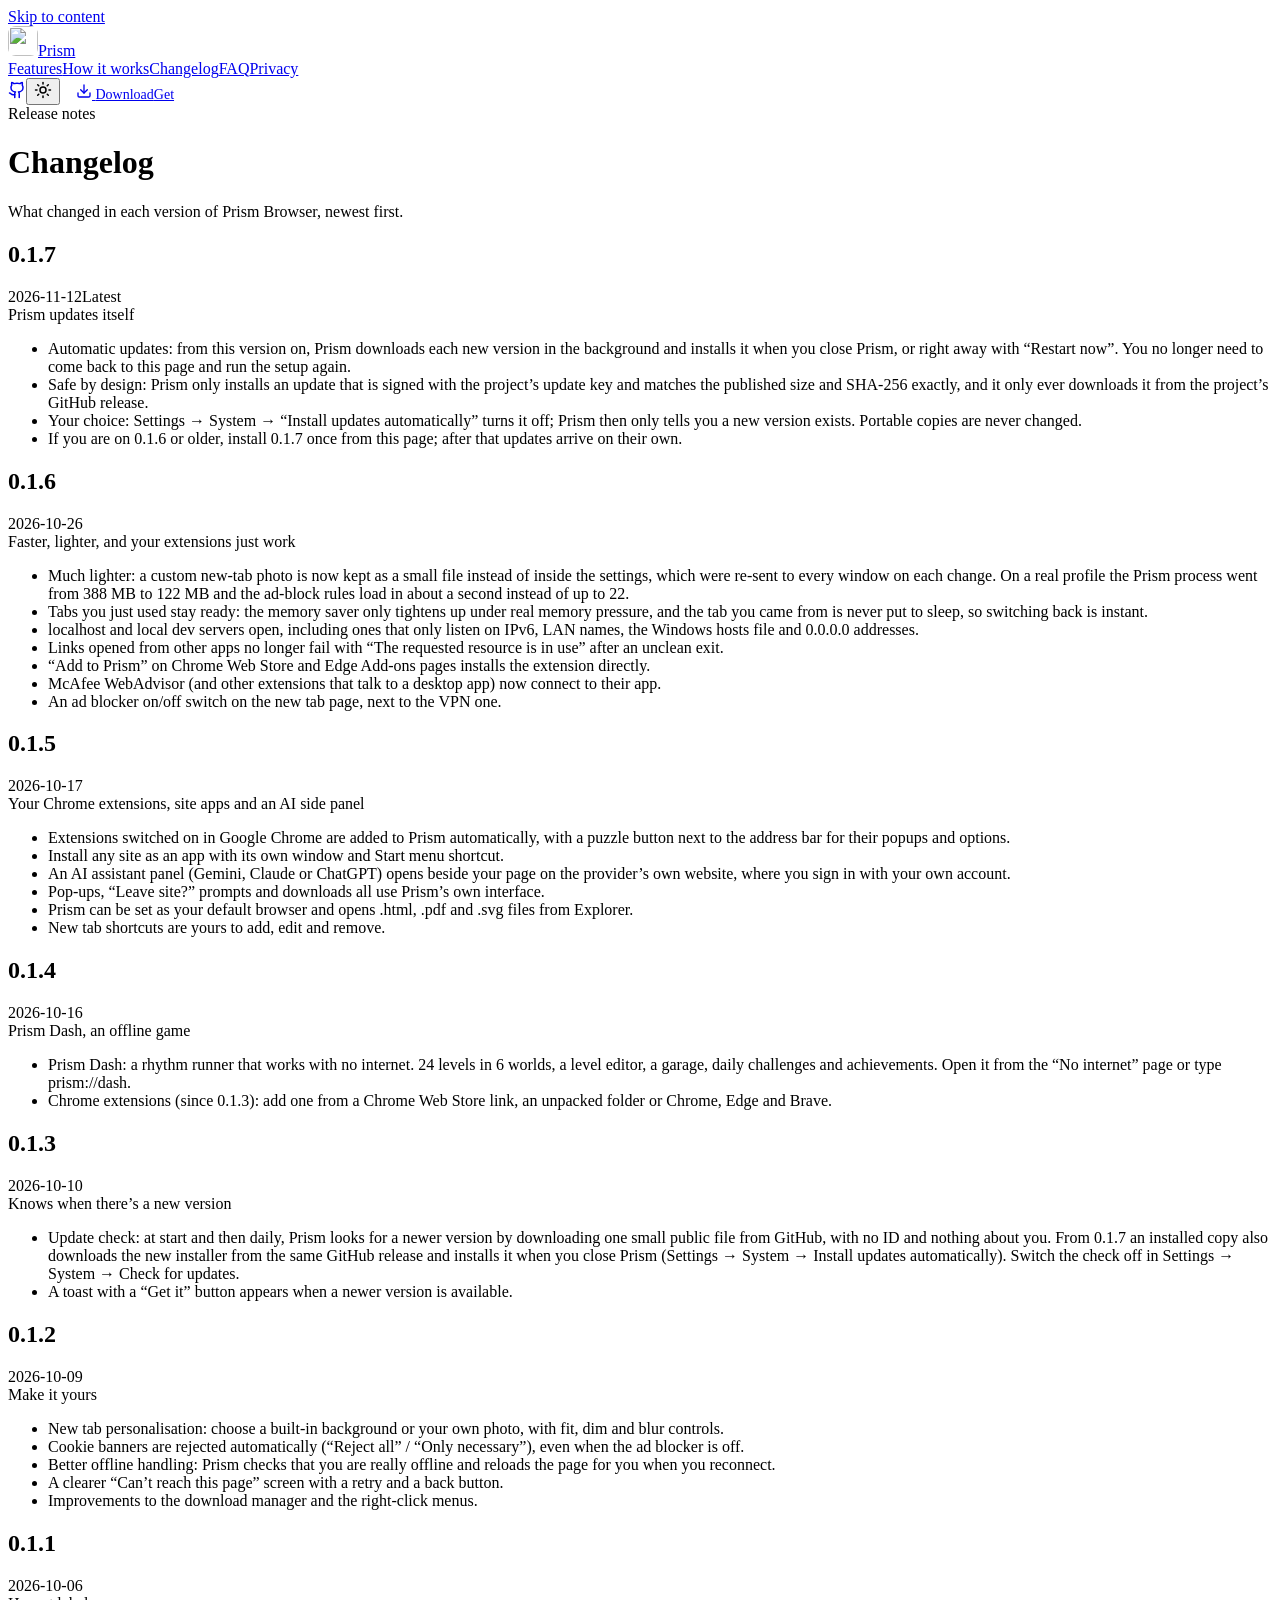
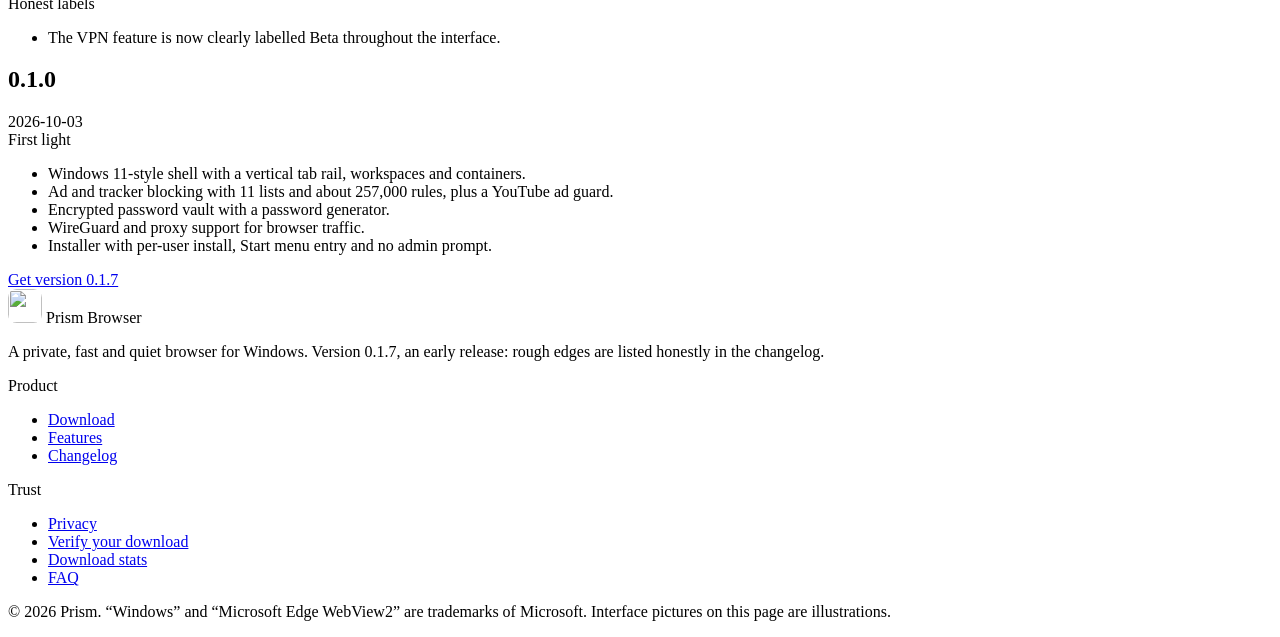
==== commit 711dd97e: "Release 0.1.7: Prism updates itself" ====
--- a/changelog/index.html
+++ b/changelog/index.html
@@ -38,10 +38,10 @@
     <meta name="twitter:description" content="Release notes for every version of Prism Browser, from 0.1.0 to the latest build.">
     <meta name="twitter:image" content="https://mantrap4912-cyber.github.io/prism-browser/og-image.png">
     
-    <script type="module" crossorigin src="/prism-browser/assets/index-DAv5NrZM.js"></script>
+    <script type="module" crossorigin src="/prism-browser/assets/index-C2dmIgru.js"></script>
     <link rel="stylesheet" crossorigin href="/prism-browser/assets/style-U4mR3H20.css">
   </head>
   <body>
-    <div id="root"><link rel="preload" as="image" href="/prism-browser/prism-256.png"/><div class="bg-stage" aria-hidden="true"><div class="blob b1"></div><div class="blob b2"></div><div class="blob b3"></div><div class="blob b4"></div><div class="bg-grid"></div></div><a href="#main" class="sr-only focus:not-sr-only focus:fixed focus:top-3 focus:left-3 focus:z-[100] glass px-4 py-2">Skip to content</a><header class="nav "><div class="wrap"><nav class="nav-inner glass" aria-label="Main"><a class="flex items-center gap-2.5 font-extrabold tracking-tight text-[17px]" aria-label="Prism Browser home" href="/prism-browser/"><img src="/prism-browser/prism-256.png" width="30" height="30" alt="" style="border-radius:7.800000000000001px;box-shadow:0 4px 18px -4px color-mix(in srgb, var(--accent) 60%, transparent)"/><span>Prism</span></a><div class="nav-links flex items-center gap-1"><a class="nav-link" href="/prism-browser/#features">Features</a><a class="nav-link" href="/prism-browser/#shield">How it works</a><a class="nav-link" href="/prism-browser/changelog/" aria-current="page">Changelog</a><a class="nav-link" href="/prism-browser/#faq">FAQ</a><a class="nav-link" href="/prism-browser/privacy/">Privacy</a></div><div class="flex items-center gap-2"><a class="icon-btn" href="https://github.com/mantrap4912-cyber/prism-browser" aria-label="Prism Browser on GitHub" rel="noopener"><svg xmlns="http://www.w3.org/2000/svg" width="18" height="18" viewBox="0 0 24 24" fill="none" stroke="currentColor" stroke-width="2" stroke-linecap="round" stroke-linejoin="round" class="lucide lucide-github" aria-hidden="true"><path d="M15 22v-4a4.8 4.8 0 0 0-1-3.5c3 0 6-2 6-5.5.08-1.25-.27-2.48-1-3.5.28-1.15.28-2.35 0-3.5 0 0-1 0-3 1.5-2.64-.5-5.36-.5-8 0C6 2 5 2 5 2c-.3 1.15-.3 2.35 0 3.5A5.403 5.403 0 0 0 4 9c0 3.5 3 5.5 6 5.5-.39.49-.68 1.05-.85 1.65-.17.6-.22 1.23-.15 1.85v4"></path><path d="M9 18c-4.51 2-5-2-7-2"></path></svg></a><button class="icon-btn" aria-label="Switch to light theme" title="Toggle theme"><svg xmlns="http://www.w3.org/2000/svg" width="18" height="18" viewBox="0 0 24 24" fill="none" stroke="currentColor" stroke-width="2" stroke-linecap="round" stroke-linejoin="round" class="lucide lucide-sun" aria-hidden="true"><circle cx="12" cy="12" r="4"></circle><path d="M12 2v2"></path><path d="M12 20v2"></path><path d="m4.93 4.93 1.41 1.41"></path><path d="m17.66 17.66 1.41 1.41"></path><path d="M2 12h2"></path><path d="M20 12h2"></path><path d="m6.34 17.66-1.41 1.41"></path><path d="m19.07 4.93-1.41 1.41"></path></svg></button><a class="btn btn-primary" style="padding:11px 16px;font-size:14px" href="/prism-browser/download/"><svg xmlns="http://www.w3.org/2000/svg" width="16" height="16" viewBox="0 0 24 24" fill="none" stroke="currentColor" stroke-width="2" stroke-linecap="round" stroke-linejoin="round" class="lucide lucide-download" aria-hidden="true"><path d="M12 15V3"></path><path d="M21 15v4a2 2 0 0 1-2 2H5a2 2 0 0 1-2-2v-4"></path><path d="m7 10 5 5 5-5"></path></svg> <span class="hidden sm:inline">Download</span><span class="sm:hidden">Get</span></a></div></nav></div></header><main id="main"><div class="wrap pt-36 md:pt-44 max-w-3xl"><div class="reveal " style="--d:0ms"><span class="eyebrow">Release notes</span><h1 class="h-section mt-5">Changelog</h1><p class="lead mt-3">What changed in each version of Prism Browser, newest first.</p></div><div class="timeline mt-12 space-y-8"><div class="reveal relative pl-10" style="--d:0ms"><span class="tl-dot"></span><div class="glass p-6 md:p-7"><div class="flex flex-wrap items-baseline gap-x-3 gap-y-1"><h2 class="text-2xl font-extrabold tracking-tight">0.1.6</h2><span class="muted text-sm">2026-10-26</span><span class="badge">Latest</span></div><div class="font-semibold mt-1">Faster, lighter, and your extensions just work</div><ul class="mt-4 space-y-2 list-disc pl-5 text-[15px] muted leading-relaxed"><li>Much lighter: a custom new-tab photo is now kept as a small file instead of inside the settings, which were re-sent to every window on each change. On a real profile the Prism process went from 388 MB to 122 MB and the ad-block rules load in about a second instead of up to 22.</li><li>Tabs you just used stay ready: the memory saver only tightens up under real memory pressure, and the tab you came from is never put to sleep, so switching back is instant.</li><li>localhost and local dev servers open, including ones that only listen on IPv6, LAN names, the Windows hosts file and 0.0.0.0 addresses.</li><li>Links opened from other apps no longer fail with “The requested resource is in use” after an unclean exit.</li><li>“Add to Prism” on Chrome Web Store and Edge Add-ons pages installs the extension directly.</li><li>McAfee WebAdvisor (and other extensions that talk to a desktop app) now connect to their app.</li><li>An ad blocker on/off switch on the new tab page, next to the VPN one.</li></ul></div></div><div class="reveal relative pl-10" style="--d:80ms"><span class="tl-dot"></span><div class="glass p-6 md:p-7"><div class="flex flex-wrap items-baseline gap-x-3 gap-y-1"><h2 class="text-2xl font-extrabold tracking-tight">0.1.5</h2><span class="muted text-sm">2026-10-17</span></div><div class="font-semibold mt-1">Your Chrome extensions, site apps and an AI side panel</div><ul class="mt-4 space-y-2 list-disc pl-5 text-[15px] muted leading-relaxed"><li>Extensions switched on in Google Chrome are added to Prism automatically, with a puzzle button next to the address bar for their popups and options.</li><li>Install any site as an app with its own window and Start menu shortcut.</li><li>An AI assistant panel (Gemini, Claude or ChatGPT) opens beside your page on the provider’s own website, where you sign in with your own account.</li><li>Pop-ups, “Leave site?” prompts and downloads all use Prism’s own interface.</li><li>Prism can be set as your default browser and opens .html, .pdf and .svg files from Explorer.</li><li>New tab shortcuts are yours to add, edit and remove.</li></ul></div></div><div class="reveal relative pl-10" style="--d:160ms"><span class="tl-dot"></span><div class="glass p-6 md:p-7"><div class="flex flex-wrap items-baseline gap-x-3 gap-y-1"><h2 class="text-2xl font-extrabold tracking-tight">0.1.4</h2><span class="muted text-sm">2026-10-16</span></div><div class="font-semibold mt-1">Prism Dash, an offline game</div><ul class="mt-4 space-y-2 list-disc pl-5 text-[15px] muted leading-relaxed"><li>Prism Dash: a rhythm runner that works with no internet. 24 levels in 6 worlds, a level editor, a garage, daily challenges and achievements. Open it from the “No internet” page or type prism://dash.</li><li>Chrome extensions (since 0.1.3): add one from a Chrome Web Store link, an unpacked folder or Chrome, Edge and Brave.</li></ul></div></div><div class="reveal relative pl-10" style="--d:240ms"><span class="tl-dot"></span><div class="glass p-6 md:p-7"><div class="flex flex-wrap items-baseline gap-x-3 gap-y-1"><h2 class="text-2xl font-extrabold tracking-tight">0.1.3</h2><span class="muted text-sm">2026-10-10</span></div><div class="font-semibold mt-1">Knows when there’s a new version</div><ul class="mt-4 space-y-2 list-disc pl-5 text-[15px] muted leading-relaxed"><li>Update check: at start and then daily, Prism looks for a newer version by downloading one small public file from GitHub, with no ID and nothing about you. Switch it off in Settings → System → Check for updates.</li><li>A toast with a “Get it” button appears when a newer version is available.</li></ul></div></div><div class="reveal relative pl-10" style="--d:320ms"><span class="tl-dot"></span><div class="glass p-6 md:p-7"><div class="flex flex-wrap items-baseline gap-x-3 gap-y-1"><h2 class="text-2xl font-extrabold tracking-tight">0.1.2</h2><span class="muted text-sm">2026-10-09</span></div><div class="font-semibold mt-1">Make it yours</div><ul class="mt-4 space-y-2 list-disc pl-5 text-[15px] muted leading-relaxed"><li>New tab personalisation: choose a built-in background or your own photo, with fit, dim and blur controls.</li><li>Cookie banners are rejected automatically (“Reject all” / “Only necessary”), even when the ad blocker is off.</li><li>Better offline handling: Prism checks that you are really offline and reloads the page for you when you reconnect.</li><li>A clearer “Can’t reach this page” screen with a retry and a back button.</li><li>Improvements to the download manager and the right-click menus.</li></ul></div></div><div class="reveal relative pl-10" style="--d:400ms"><span class="tl-dot"></span><div class="glass p-6 md:p-7"><div class="flex flex-wrap items-baseline gap-x-3 gap-y-1"><h2 class="text-2xl font-extrabold tracking-tight">0.1.1</h2><span class="muted text-sm">2026-10-06</span></div><div class="font-semibold mt-1">Honest labels</div><ul class="mt-4 space-y-2 list-disc pl-5 text-[15px] muted leading-relaxed"><li>The VPN feature is now clearly labelled Beta throughout the interface.</li></ul></div></div><div class="reveal relative pl-10" style="--d:480ms"><span class="tl-dot"></span><div class="glass p-6 md:p-7"><div class="flex flex-wrap items-baseline gap-x-3 gap-y-1"><h2 class="text-2xl font-extrabold tracking-tight">0.1.0</h2><span class="muted text-sm">2026-10-03</span></div><div class="font-semibold mt-1">First light</div><ul class="mt-4 space-y-2 list-disc pl-5 text-[15px] muted leading-relaxed"><li>Windows 11-style shell with a vertical tab rail, workspaces and containers.</li><li>Ad and tracker blocking with 11 lists and about 257,000 rules, plus a YouTube ad guard.</li><li>Encrypted password vault with a password generator.</li><li>WireGuard and proxy support for browser traffic.</li><li>Installer with per-user install, Start menu entry and no admin prompt.</li></ul></div></div></div><div class="reveal text-center mt-14" style="--d:0ms"><a class="btn btn-primary" href="/prism-browser/download/">Get version <!-- -->0.1.6</a></div></div></main><footer class="mt-28 pb-10"><div class="wrap"><div class="glass p-8 md:p-10 grid gap-8 md:grid-cols-[1.4fr_1fr_1fr]"><div><div class="flex items-center gap-2.5 font-extrabold text-lg"><img src="/prism-browser/prism-256.png" width="34" height="34" alt="" style="border-radius:8.84px;box-shadow:0 4px 18px -4px color-mix(in srgb, var(--accent) 60%, transparent)"/> Prism Browser</div><p class="muted mt-3 max-w-sm text-sm leading-relaxed">A private, fast and quiet browser for Windows. Version <!-- -->0.1.6<!-- -->, an early release: rough edges are listed honestly in the changelog.</p></div><div class="text-sm"><div class="font-bold mb-3">Product</div><ul class="space-y-2 muted"><li><a class="hover:text-[var(--fg)]" href="/prism-browser/download/">Download</a></li><li><a class="hover:text-[var(--fg)]" href="/prism-browser/#features">Features</a></li><li><a class="hover:text-[var(--fg)]" href="/prism-browser/changelog/" aria-current="page">Changelog</a></li></ul></div><div class="text-sm"><div class="font-bold mb-3">Trust</div><ul class="space-y-2 muted"><li><a class="hover:text-[var(--fg)]" href="/prism-browser/privacy/">Privacy</a></li><li><a class="hover:text-[var(--fg)]" href="/prism-browser/download/#verify">Verify your download</a></li><li><a class="hover:text-[var(--fg)]" href="/prism-browser/stats/">Download stats</a></li><li><a class="hover:text-[var(--fg)]" href="/prism-browser/#faq">FAQ</a></li></ul></div></div><p class="text-center text-xs muted mt-6">© <!-- -->2026<!-- --> Prism. “Windows” and “Microsoft Edge WebView2” are trademarks of Microsoft. Interface pictures on this page are illustrations.</p></div></footer></div>
+    <div id="root"><link rel="preload" as="image" href="/prism-browser/prism-256.png"/><div class="bg-stage" aria-hidden="true"><div class="blob b1"></div><div class="blob b2"></div><div class="blob b3"></div><div class="blob b4"></div><div class="bg-grid"></div></div><a href="#main" class="sr-only focus:not-sr-only focus:fixed focus:top-3 focus:left-3 focus:z-[100] glass px-4 py-2">Skip to content</a><header class="nav "><div class="wrap"><nav class="nav-inner glass" aria-label="Main"><a class="flex items-center gap-2.5 font-extrabold tracking-tight text-[17px]" aria-label="Prism Browser home" href="/prism-browser/"><img src="/prism-browser/prism-256.png" width="30" height="30" alt="" style="border-radius:7.800000000000001px;box-shadow:0 4px 18px -4px color-mix(in srgb, var(--accent) 60%, transparent)"/><span>Prism</span></a><div class="nav-links flex items-center gap-1"><a class="nav-link" href="/prism-browser/#features">Features</a><a class="nav-link" href="/prism-browser/#shield">How it works</a><a class="nav-link" href="/prism-browser/changelog/" aria-current="page">Changelog</a><a class="nav-link" href="/prism-browser/#faq">FAQ</a><a class="nav-link" href="/prism-browser/privacy/">Privacy</a></div><div class="flex items-center gap-2"><a class="icon-btn" href="https://github.com/mantrap4912-cyber/prism-browser" aria-label="Prism Browser on GitHub" rel="noopener"><svg xmlns="http://www.w3.org/2000/svg" width="18" height="18" viewBox="0 0 24 24" fill="none" stroke="currentColor" stroke-width="2" stroke-linecap="round" stroke-linejoin="round" class="lucide lucide-github" aria-hidden="true"><path d="M15 22v-4a4.8 4.8 0 0 0-1-3.5c3 0 6-2 6-5.5.08-1.25-.27-2.48-1-3.5.28-1.15.28-2.35 0-3.5 0 0-1 0-3 1.5-2.64-.5-5.36-.5-8 0C6 2 5 2 5 2c-.3 1.15-.3 2.35 0 3.5A5.403 5.403 0 0 0 4 9c0 3.5 3 5.5 6 5.5-.39.49-.68 1.05-.85 1.65-.17.6-.22 1.23-.15 1.85v4"></path><path d="M9 18c-4.51 2-5-2-7-2"></path></svg></a><button class="icon-btn" aria-label="Switch to light theme" title="Toggle theme"><svg xmlns="http://www.w3.org/2000/svg" width="18" height="18" viewBox="0 0 24 24" fill="none" stroke="currentColor" stroke-width="2" stroke-linecap="round" stroke-linejoin="round" class="lucide lucide-sun" aria-hidden="true"><circle cx="12" cy="12" r="4"></circle><path d="M12 2v2"></path><path d="M12 20v2"></path><path d="m4.93 4.93 1.41 1.41"></path><path d="m17.66 17.66 1.41 1.41"></path><path d="M2 12h2"></path><path d="M20 12h2"></path><path d="m6.34 17.66-1.41 1.41"></path><path d="m19.07 4.93-1.41 1.41"></path></svg></button><a class="btn btn-primary" style="padding:11px 16px;font-size:14px" href="/prism-browser/download/"><svg xmlns="http://www.w3.org/2000/svg" width="16" height="16" viewBox="0 0 24 24" fill="none" stroke="currentColor" stroke-width="2" stroke-linecap="round" stroke-linejoin="round" class="lucide lucide-download" aria-hidden="true"><path d="M12 15V3"></path><path d="M21 15v4a2 2 0 0 1-2 2H5a2 2 0 0 1-2-2v-4"></path><path d="m7 10 5 5 5-5"></path></svg> <span class="hidden sm:inline">Download</span><span class="sm:hidden">Get</span></a></div></nav></div></header><main id="main"><div class="wrap pt-36 md:pt-44 max-w-3xl"><div class="reveal " style="--d:0ms"><span class="eyebrow">Release notes</span><h1 class="h-section mt-5">Changelog</h1><p class="lead mt-3">What changed in each version of Prism Browser, newest first.</p></div><div class="timeline mt-12 space-y-8"><div class="reveal relative pl-10" style="--d:0ms"><span class="tl-dot"></span><div class="glass p-6 md:p-7"><div class="flex flex-wrap items-baseline gap-x-3 gap-y-1"><h2 class="text-2xl font-extrabold tracking-tight">0.1.7</h2><span class="muted text-sm">2026-11-12</span><span class="badge">Latest</span></div><div class="font-semibold mt-1">Prism updates itself</div><ul class="mt-4 space-y-2 list-disc pl-5 text-[15px] muted leading-relaxed"><li>Automatic updates: from this version on, Prism downloads each new version in the background and installs it when you close Prism, or right away with “Restart now”. You no longer need to come back to this page and run the setup again.</li><li>Safe by design: Prism only installs an update that is signed with the project’s update key and matches the published size and SHA-256 exactly, and it only ever downloads it from the project’s GitHub release.</li><li>Your choice: Settings → System → “Install updates automatically” turns it off; Prism then only tells you a new version exists. Portable copies are never changed.</li><li>If you are on 0.1.6 or older, install 0.1.7 once from this page; after that updates arrive on their own.</li></ul></div></div><div class="reveal relative pl-10" style="--d:80ms"><span class="tl-dot"></span><div class="glass p-6 md:p-7"><div class="flex flex-wrap items-baseline gap-x-3 gap-y-1"><h2 class="text-2xl font-extrabold tracking-tight">0.1.6</h2><span class="muted text-sm">2026-10-26</span></div><div class="font-semibold mt-1">Faster, lighter, and your extensions just work</div><ul class="mt-4 space-y-2 list-disc pl-5 text-[15px] muted leading-relaxed"><li>Much lighter: a custom new-tab photo is now kept as a small file instead of inside the settings, which were re-sent to every window on each change. On a real profile the Prism process went from 388 MB to 122 MB and the ad-block rules load in about a second instead of up to 22.</li><li>Tabs you just used stay ready: the memory saver only tightens up under real memory pressure, and the tab you came from is never put to sleep, so switching back is instant.</li><li>localhost and local dev servers open, including ones that only listen on IPv6, LAN names, the Windows hosts file and 0.0.0.0 addresses.</li><li>Links opened from other apps no longer fail with “The requested resource is in use” after an unclean exit.</li><li>“Add to Prism” on Chrome Web Store and Edge Add-ons pages installs the extension directly.</li><li>McAfee WebAdvisor (and other extensions that talk to a desktop app) now connect to their app.</li><li>An ad blocker on/off switch on the new tab page, next to the VPN one.</li></ul></div></div><div class="reveal relative pl-10" style="--d:160ms"><span class="tl-dot"></span><div class="glass p-6 md:p-7"><div class="flex flex-wrap items-baseline gap-x-3 gap-y-1"><h2 class="text-2xl font-extrabold tracking-tight">0.1.5</h2><span class="muted text-sm">2026-10-17</span></div><div class="font-semibold mt-1">Your Chrome extensions, site apps and an AI side panel</div><ul class="mt-4 space-y-2 list-disc pl-5 text-[15px] muted leading-relaxed"><li>Extensions switched on in Google Chrome are added to Prism automatically, with a puzzle button next to the address bar for their popups and options.</li><li>Install any site as an app with its own window and Start menu shortcut.</li><li>An AI assistant panel (Gemini, Claude or ChatGPT) opens beside your page on the provider’s own website, where you sign in with your own account.</li><li>Pop-ups, “Leave site?” prompts and downloads all use Prism’s own interface.</li><li>Prism can be set as your default browser and opens .html, .pdf and .svg files from Explorer.</li><li>New tab shortcuts are yours to add, edit and remove.</li></ul></div></div><div class="reveal relative pl-10" style="--d:240ms"><span class="tl-dot"></span><div class="glass p-6 md:p-7"><div class="flex flex-wrap items-baseline gap-x-3 gap-y-1"><h2 class="text-2xl font-extrabold tracking-tight">0.1.4</h2><span class="muted text-sm">2026-10-16</span></div><div class="font-semibold mt-1">Prism Dash, an offline game</div><ul class="mt-4 space-y-2 list-disc pl-5 text-[15px] muted leading-relaxed"><li>Prism Dash: a rhythm runner that works with no internet. 24 levels in 6 worlds, a level editor, a garage, daily challenges and achievements. Open it from the “No internet” page or type prism://dash.</li><li>Chrome extensions (since 0.1.3): add one from a Chrome Web Store link, an unpacked folder or Chrome, Edge and Brave.</li></ul></div></div><div class="reveal relative pl-10" style="--d:320ms"><span class="tl-dot"></span><div class="glass p-6 md:p-7"><div class="flex flex-wrap items-baseline gap-x-3 gap-y-1"><h2 class="text-2xl font-extrabold tracking-tight">0.1.3</h2><span class="muted text-sm">2026-10-10</span></div><div class="font-semibold mt-1">Knows when there’s a new version</div><ul class="mt-4 space-y-2 list-disc pl-5 text-[15px] muted leading-relaxed"><li>Update check: at start and then daily, Prism looks for a newer version by downloading one small public file from GitHub, with no ID and nothing about you. From 0.1.7 an installed copy also downloads the new installer from the same GitHub release and installs it when you close Prism (Settings → System → Install updates automatically). Switch the check off in Settings → System → Check for updates.</li><li>A toast with a “Get it” button appears when a newer version is available.</li></ul></div></div><div class="reveal relative pl-10" style="--d:400ms"><span class="tl-dot"></span><div class="glass p-6 md:p-7"><div class="flex flex-wrap items-baseline gap-x-3 gap-y-1"><h2 class="text-2xl font-extrabold tracking-tight">0.1.2</h2><span class="muted text-sm">2026-10-09</span></div><div class="font-semibold mt-1">Make it yours</div><ul class="mt-4 space-y-2 list-disc pl-5 text-[15px] muted leading-relaxed"><li>New tab personalisation: choose a built-in background or your own photo, with fit, dim and blur controls.</li><li>Cookie banners are rejected automatically (“Reject all” / “Only necessary”), even when the ad blocker is off.</li><li>Better offline handling: Prism checks that you are really offline and reloads the page for you when you reconnect.</li><li>A clearer “Can’t reach this page” screen with a retry and a back button.</li><li>Improvements to the download manager and the right-click menus.</li></ul></div></div><div class="reveal relative pl-10" style="--d:480ms"><span class="tl-dot"></span><div class="glass p-6 md:p-7"><div class="flex flex-wrap items-baseline gap-x-3 gap-y-1"><h2 class="text-2xl font-extrabold tracking-tight">0.1.1</h2><span class="muted text-sm">2026-10-06</span></div><div class="font-semibold mt-1">Honest labels</div><ul class="mt-4 space-y-2 list-disc pl-5 text-[15px] muted leading-relaxed"><li>The VPN feature is now clearly labelled Beta throughout the interface.</li></ul></div></div><div class="reveal relative pl-10" style="--d:560ms"><span class="tl-dot"></span><div class="glass p-6 md:p-7"><div class="flex flex-wrap items-baseline gap-x-3 gap-y-1"><h2 class="text-2xl font-extrabold tracking-tight">0.1.0</h2><span class="muted text-sm">2026-10-03</span></div><div class="font-semibold mt-1">First light</div><ul class="mt-4 space-y-2 list-disc pl-5 text-[15px] muted leading-relaxed"><li>Windows 11-style shell with a vertical tab rail, workspaces and containers.</li><li>Ad and tracker blocking with 11 lists and about 257,000 rules, plus a YouTube ad guard.</li><li>Encrypted password vault with a password generator.</li><li>WireGuard and proxy support for browser traffic.</li><li>Installer with per-user install, Start menu entry and no admin prompt.</li></ul></div></div></div><div class="reveal text-center mt-14" style="--d:0ms"><a class="btn btn-primary" href="/prism-browser/download/">Get version <!-- -->0.1.7</a></div></div></main><footer class="mt-28 pb-10"><div class="wrap"><div class="glass p-8 md:p-10 grid gap-8 md:grid-cols-[1.4fr_1fr_1fr]"><div><div class="flex items-center gap-2.5 font-extrabold text-lg"><img src="/prism-browser/prism-256.png" width="34" height="34" alt="" style="border-radius:8.84px;box-shadow:0 4px 18px -4px color-mix(in srgb, var(--accent) 60%, transparent)"/> Prism Browser</div><p class="muted mt-3 max-w-sm text-sm leading-relaxed">A private, fast and quiet browser for Windows. Version <!-- -->0.1.7<!-- -->, an early release: rough edges are listed honestly in the changelog.</p></div><div class="text-sm"><div class="font-bold mb-3">Product</div><ul class="space-y-2 muted"><li><a class="hover:text-[var(--fg)]" href="/prism-browser/download/">Download</a></li><li><a class="hover:text-[var(--fg)]" href="/prism-browser/#features">Features</a></li><li><a class="hover:text-[var(--fg)]" href="/prism-browser/changelog/" aria-current="page">Changelog</a></li></ul></div><div class="text-sm"><div class="font-bold mb-3">Trust</div><ul class="space-y-2 muted"><li><a class="hover:text-[var(--fg)]" href="/prism-browser/privacy/">Privacy</a></li><li><a class="hover:text-[var(--fg)]" href="/prism-browser/download/#verify">Verify your download</a></li><li><a class="hover:text-[var(--fg)]" href="/prism-browser/stats/">Download stats</a></li><li><a class="hover:text-[var(--fg)]" href="/prism-browser/#faq">FAQ</a></li></ul></div></div><p class="text-center text-xs muted mt-6">© <!-- -->2026<!-- --> Prism. “Windows” and “Microsoft Edge WebView2” are trademarks of Microsoft. Interface pictures on this page are illustrations.</p></div></footer></div>
   </body>
 </html>
